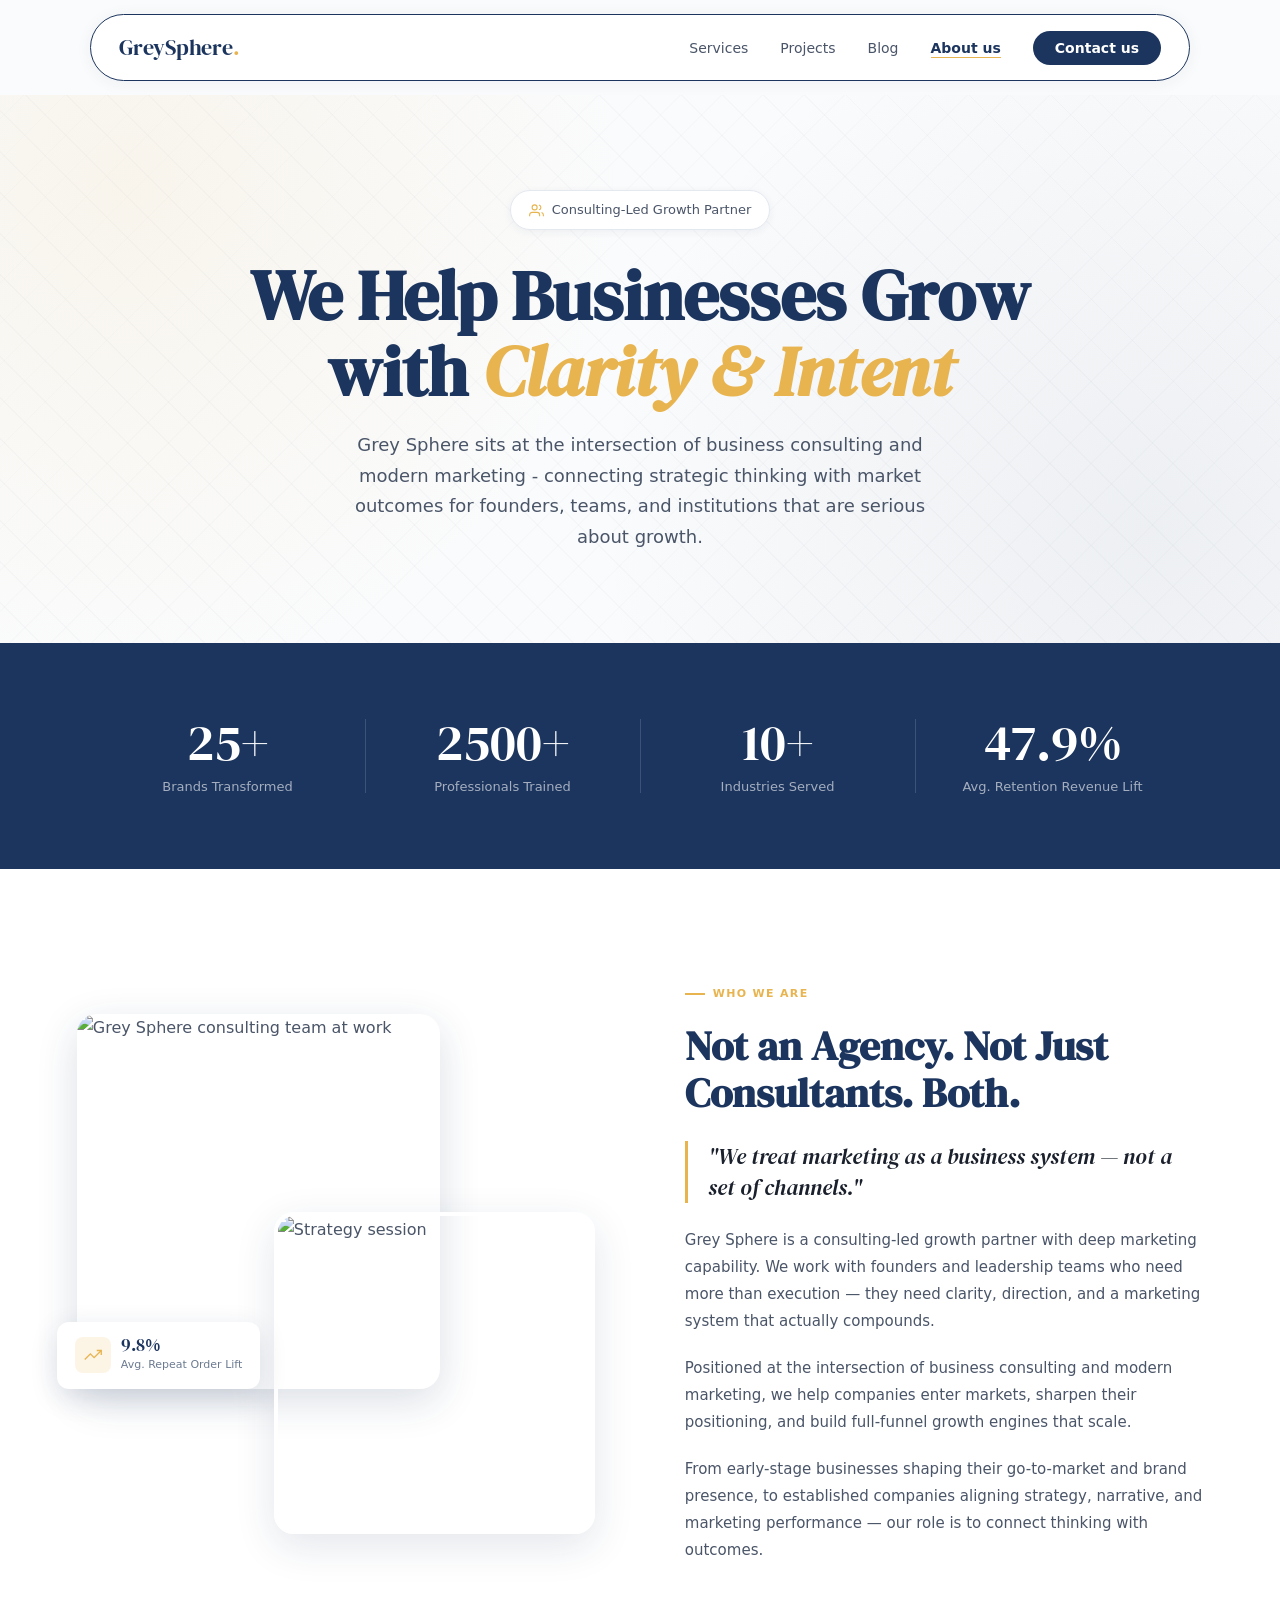
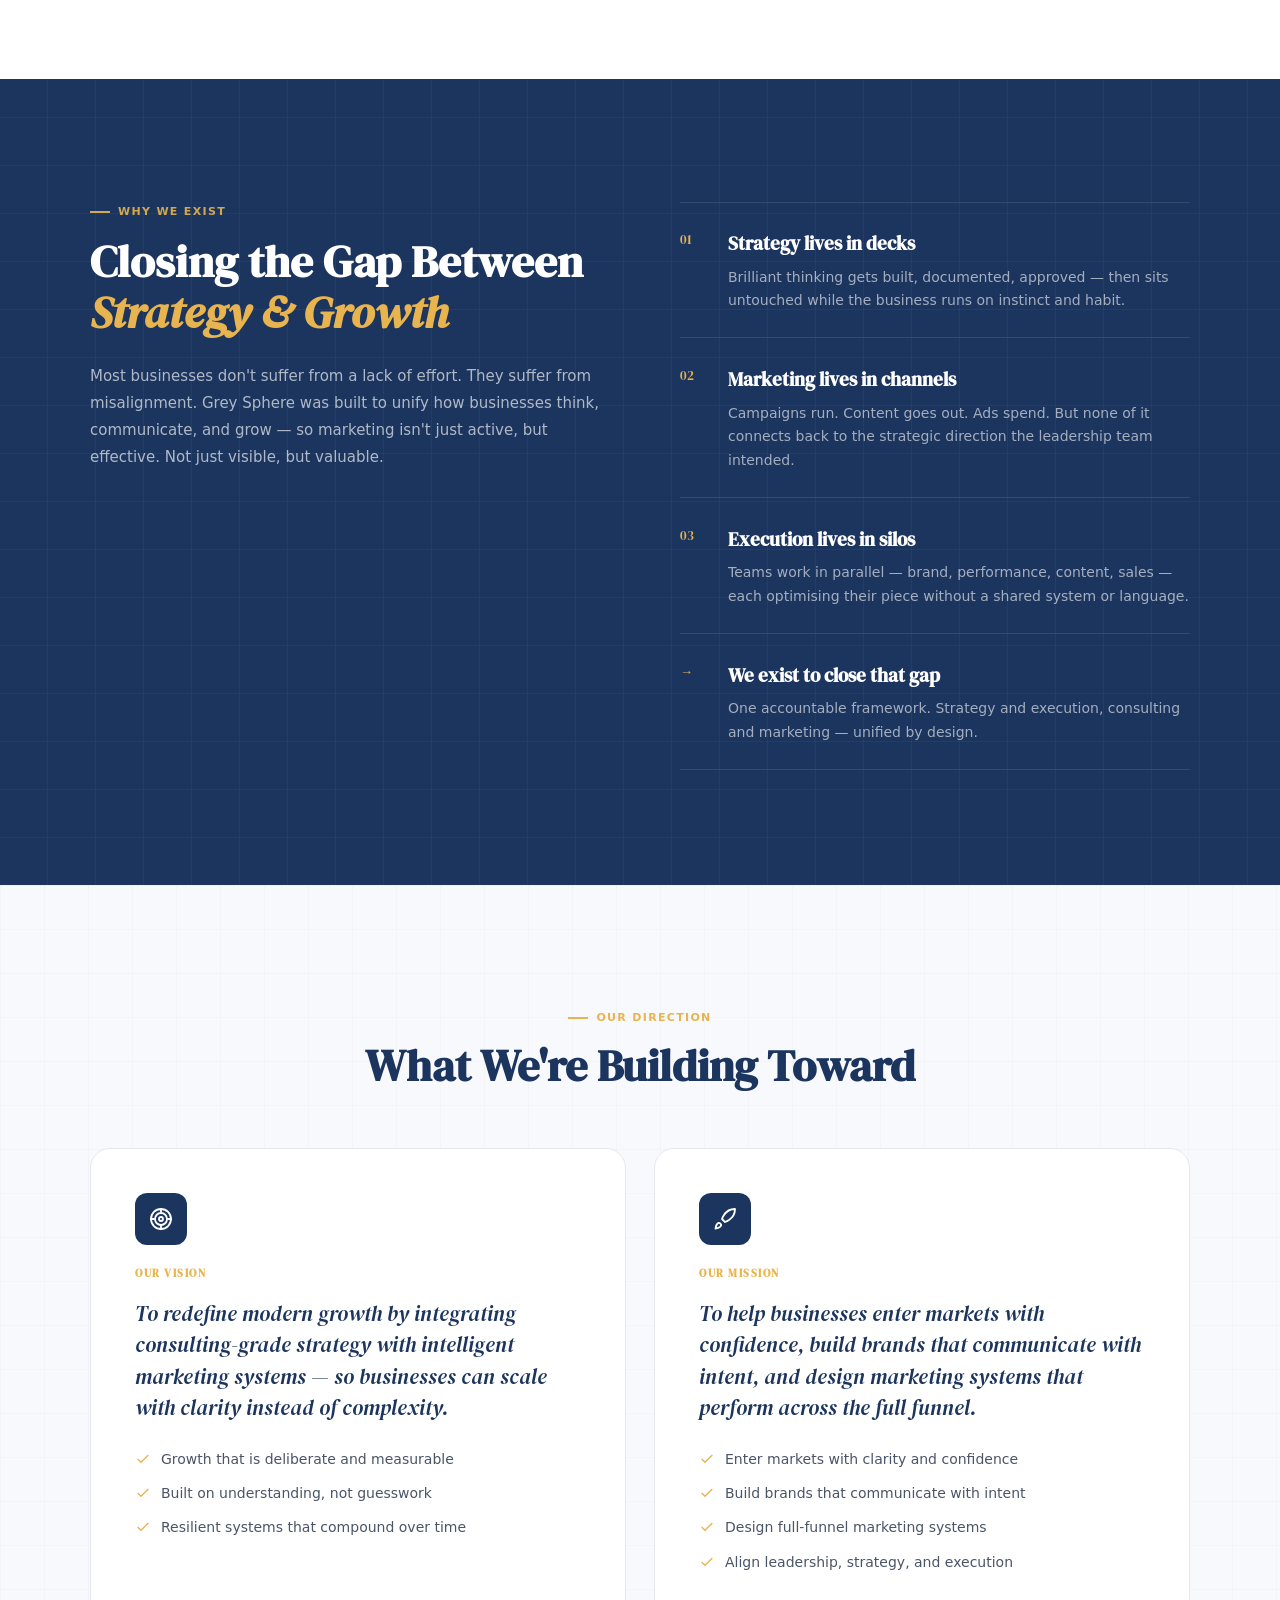
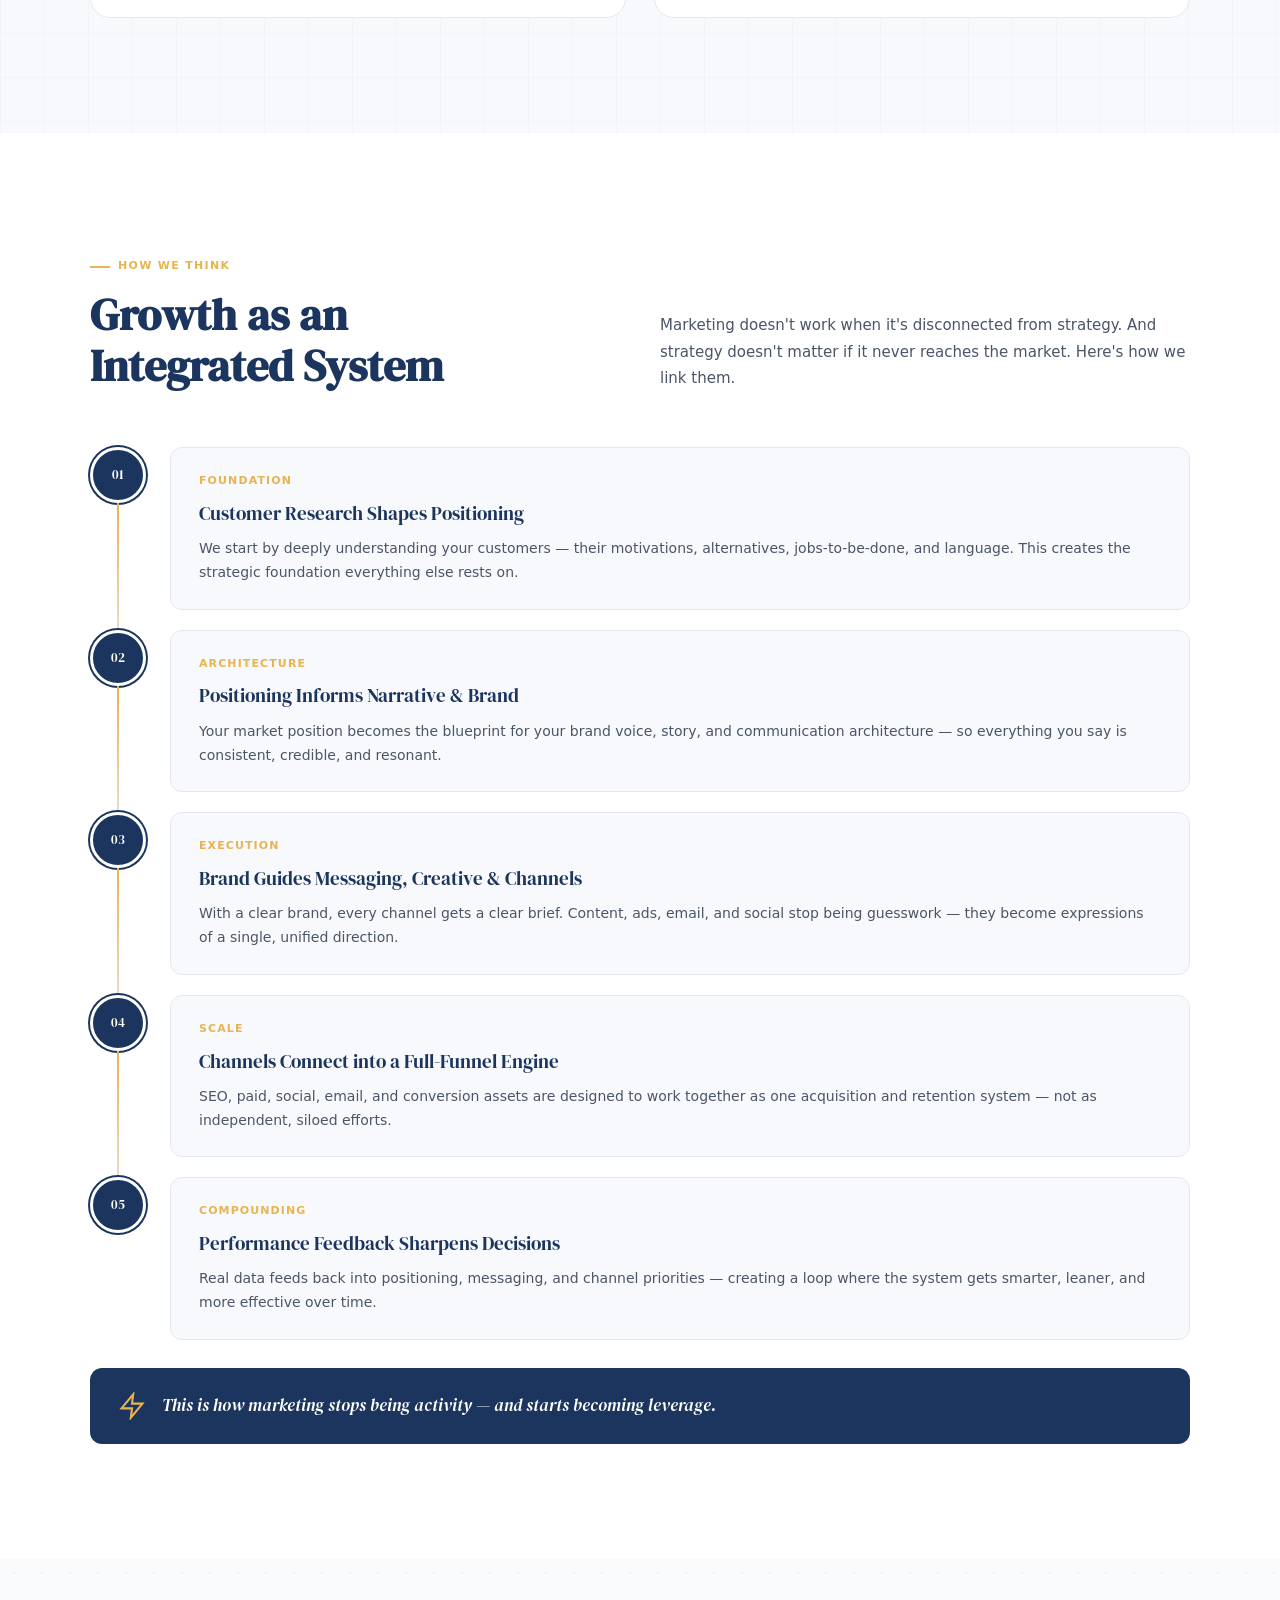
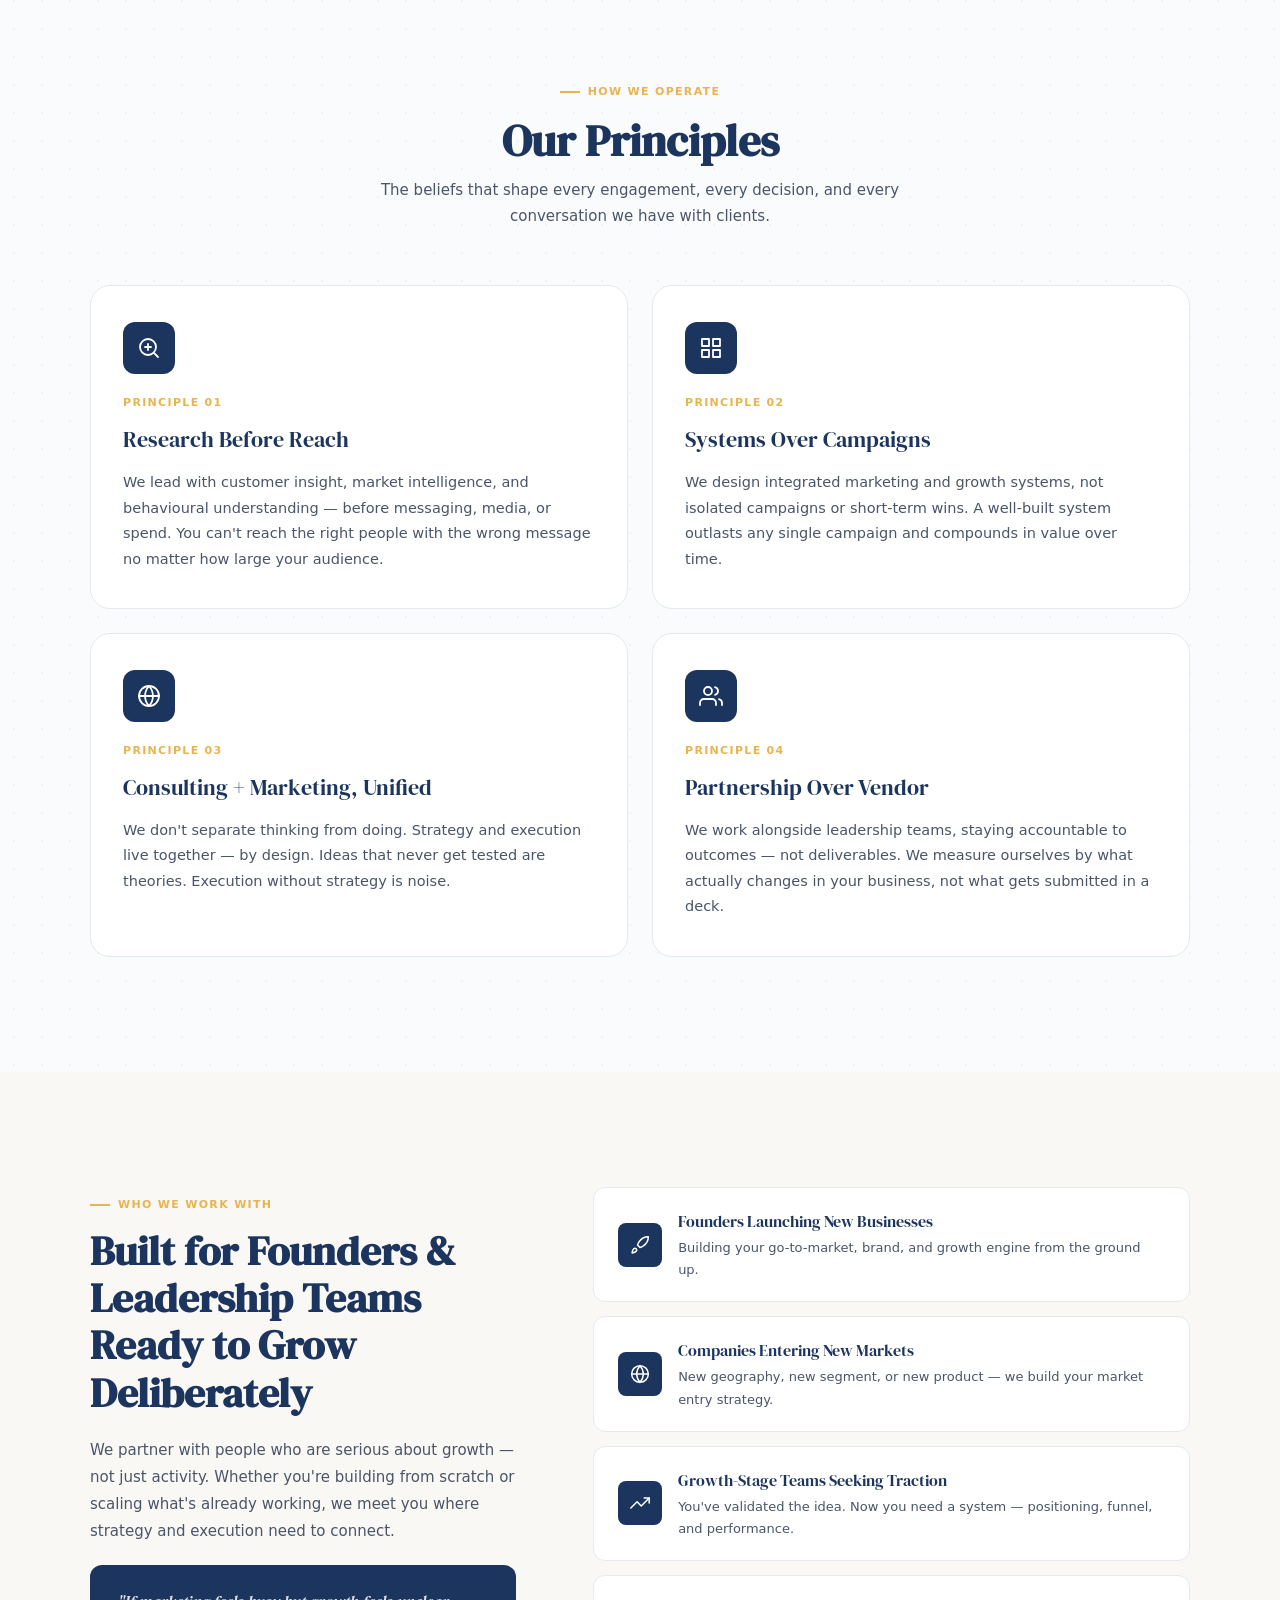
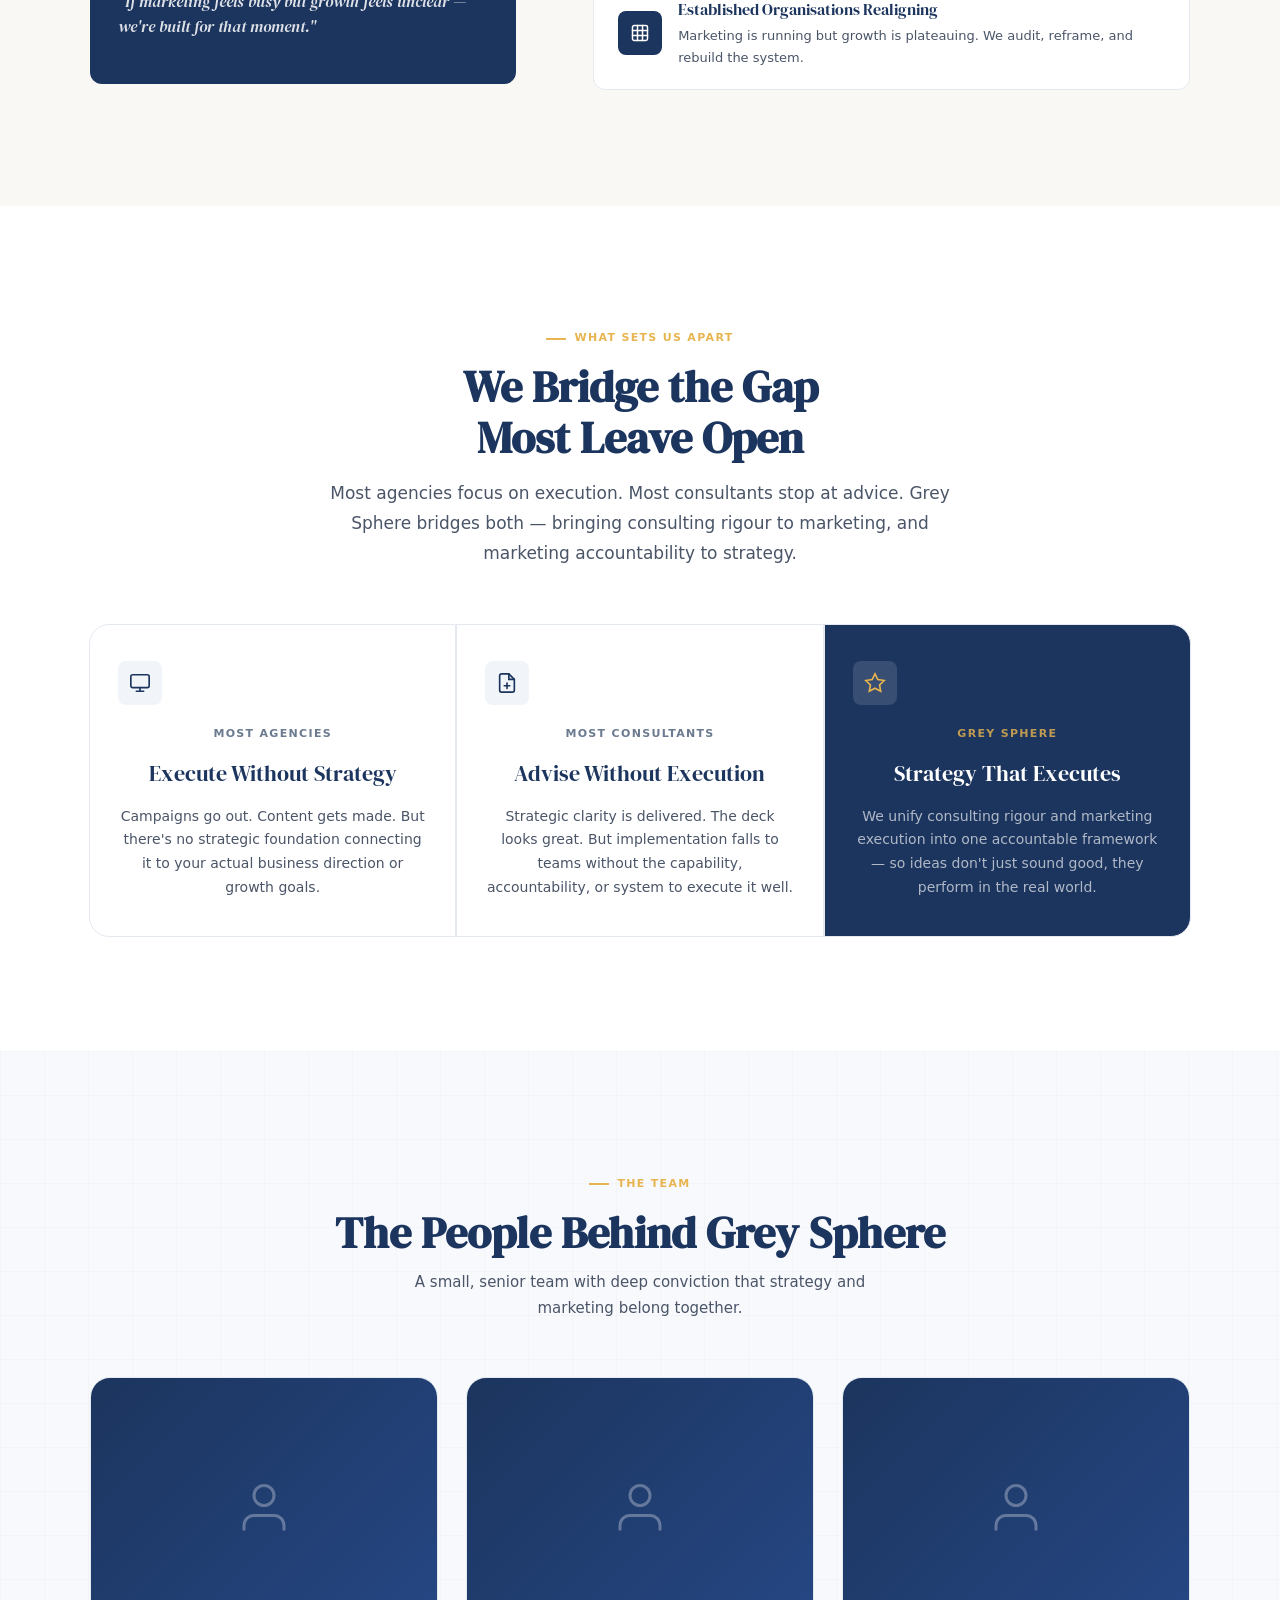
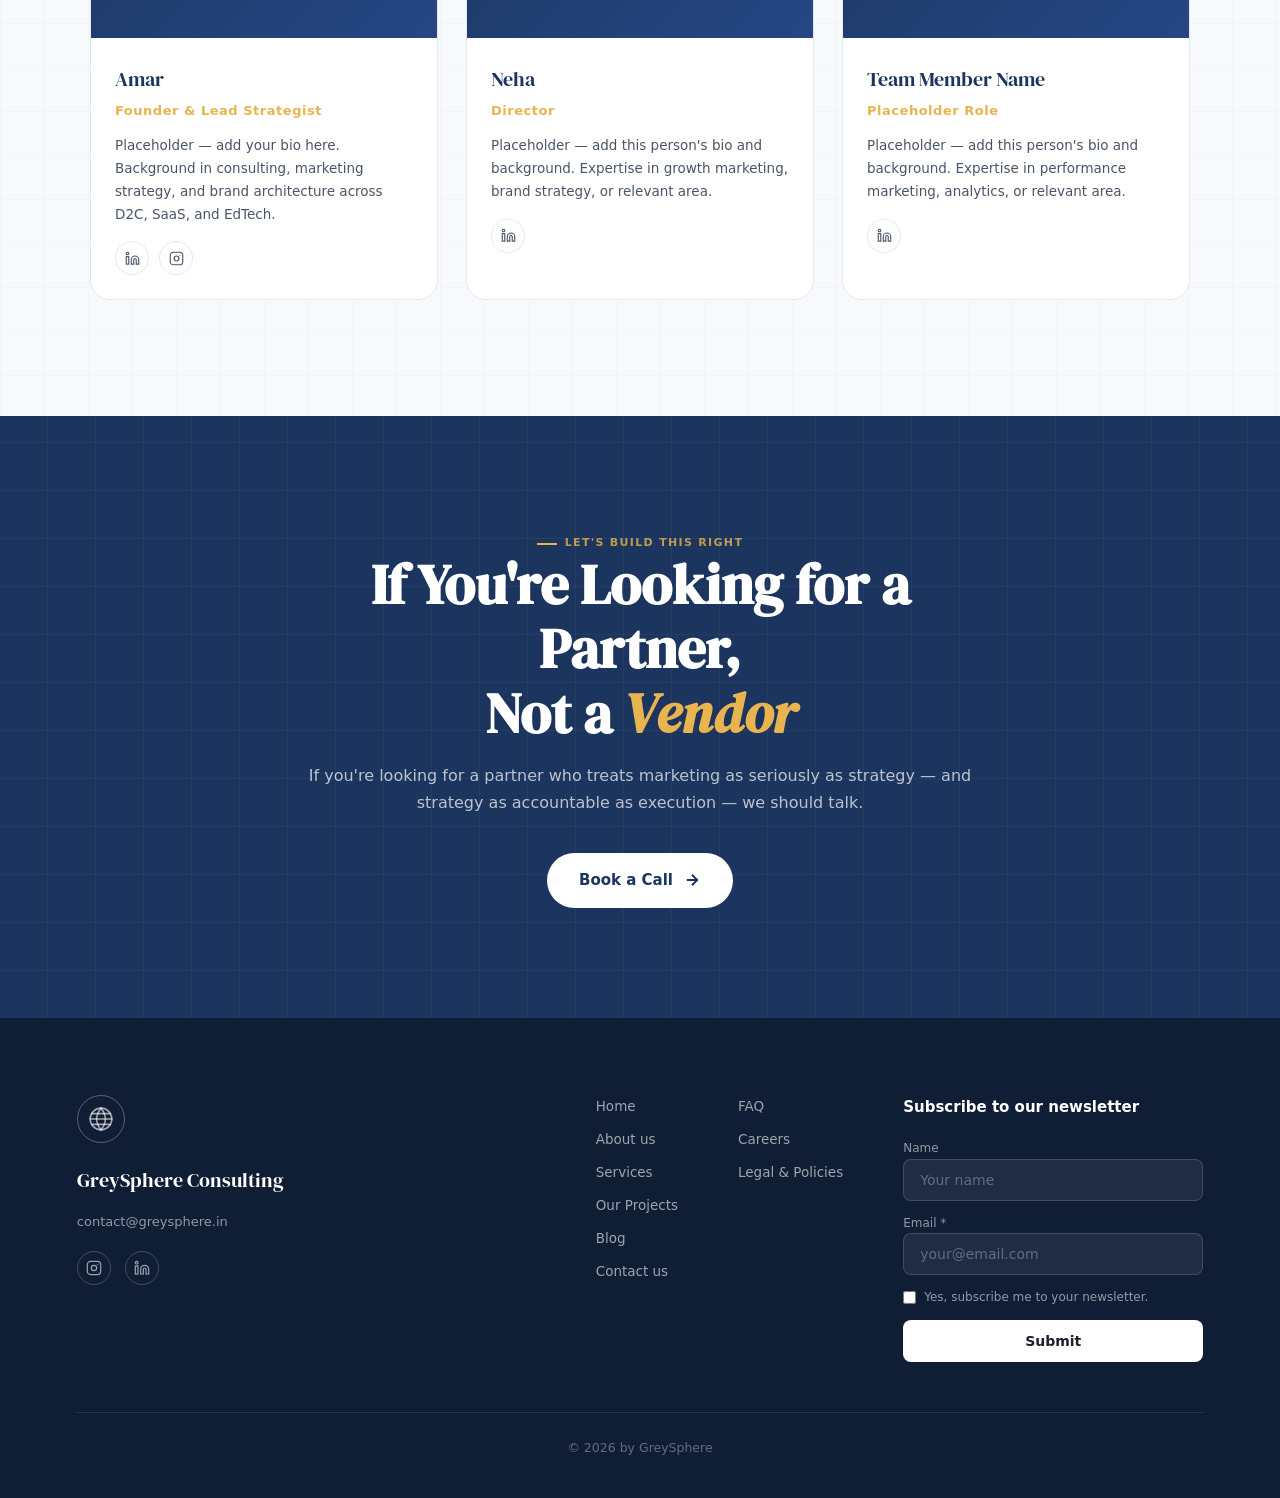
==== about.html @ f8cb3fca "Untill privacy page" ====
<!DOCTYPE html>
<html lang="en">
  <head>
    <meta charset="UTF-8" />
    <meta name="viewport" content="width=device-width, initial-scale=1.0" />
    <title>About Us - GreySphere</title>

    <link rel="preconnect" href="https://fonts.googleapis.com" />
    <link rel="preconnect" href="https://fonts.gstatic.com" crossorigin />
    <link
      href="https://fonts.googleapis.com/css2?family=DM+Serif+Display:ital@0;1&display=swap"
      rel="stylesheet"
    />
    <link rel="stylesheet" href="https://fonts.cdnfonts.com/css/general-sans" />
    <link rel="stylesheet" href="global.css" />

    <style>
      /* ============================================================
   PAGE-SPECIFIC STYLES ONLY
============================================================ */

      /* ---- HERO ---- */
      .about-hero {
        background-color: var(--snow);
        background-image: radial-gradient(
            circle at 10% 20%,
            rgba(232, 180, 79, 0.09) 0%,
            transparent 40%
          ),
          radial-gradient(
            circle at 90% 80%,
            rgba(28, 53, 94, 0.06) 0%,
            transparent 45%
          ),
          repeating-linear-gradient(
            45deg,
            transparent,
            transparent 28px,
            rgba(28, 53, 94, 0.022) 28px,
            rgba(28, 53, 94, 0.022) 29px
          ),
          repeating-linear-gradient(
            -45deg,
            transparent,
            transparent 28px,
            rgba(28, 53, 94, 0.015) 28px,
            rgba(28, 53, 94, 0.015) 29px
          );
        padding: clamp(80px, 10vw, 120px) clamp(24px, 6vw, 80px)
          clamp(60px, 8vw, 90px);
        text-align: center;
      }
      .about-hero-inner {
        max-width: 800px;
        margin: 0 auto;
      }
      .hero-badge {
        display: inline-flex;
        align-items: center;
        gap: 8px;
        background: var(--white);
        border: 1.5px solid var(--silver);
        border-radius: var(--radius-pill);
        padding: 8px 18px;
        font-size: 13px;
        font-weight: 500;
        color: var(--slate-400);
        margin-bottom: 28px;
        box-shadow: 0 2px 8px rgba(28, 53, 94, 0.06);
      }
      .hero-badge svg {
        width: 15px;
        height: 15px;
        color: var(--amber);
        flex-shrink: 0;
      }
      .about-hero h1 {
        font-family: var(--font-serif);
        font-size: clamp(40px, 5.5vw, 72px);
        color: var(--navy);
        line-height: 1.08;
        margin-bottom: 20px;
      }
      .about-hero h1 em {
        color: var(--amber);
        font-style: italic;
      }
      .about-hero p {
        font-size: clamp(15px, 1.6vw, 18px);
        color: var(--slate-400);
        line-height: 1.7;
        max-width: 580px;
        margin: 0 auto;
      }

      /* ---- STATS BAR ---- */
      .about-stats {
        background: var(--navy);
        padding: clamp(36px, 4vw, 52px) clamp(24px, 6vw, 80px);
      }
      .about-stats-inner {
        max-width: 1100px;
        margin: 0 auto;
        display: grid;
        grid-template-columns: repeat(4, 1fr);
      }
      .about-stat {
        text-align: center;
        padding: 20px;
        position: relative;
      }
      .about-stat + .about-stat::before {
        content: "";
        position: absolute;
        left: 0;
        top: 20%;
        bottom: 20%;
        width: 1px;
        background: rgba(255, 255, 255, 0.15);
      }
      .about-stat-num {
        font-family: var(--font-serif);
        font-size: clamp(32px, 4vw, 52px);
        color: var(--white);
        line-height: 1.1;
        display: block;
      }
      .about-stat-label {
        font-size: 13px;
        color: rgba(255, 255, 255, 0.6);
        font-weight: 500;
        margin-top: 6px;
      }

      /* ---- WHO WE ARE ---- */
      .who-section {
        background: var(--white);
        padding: clamp(80px, 9vw, 120px) clamp(24px, 6vw, 80px);
      }
      .who-inner {
        max-width: 1200px;
        margin: 0 auto;
        display: grid;
        grid-template-columns: 1fr 1fr;
        gap: clamp(48px, 7vw, 100px);
        align-items: center;
      }
      .who-visual {
        position: relative;
        height: 520px;
      }
      .who-img-1 {
        position: absolute;
        top: 0;
        left: 0;
        width: 70%;
        height: 72%;
        object-fit: cover;
        border-radius: var(--radius-lg);
        box-shadow: 0 12px 40px rgba(28, 53, 94, 0.16);
        z-index: 1;
      }
      .who-img-2 {
        position: absolute;
        bottom: 0;
        right: 0;
        width: 62%;
        height: 62%;
        object-fit: cover;
        border-radius: var(--radius-lg);
        box-shadow: 0 12px 40px rgba(28, 53, 94, 0.12);
        z-index: 2;
        border: 4px solid var(--white);
      }
      .who-img-badge {
        position: absolute;
        bottom: 28%;
        left: -20px;
        z-index: 3;
        background: var(--white);
        border-radius: var(--radius-md);
        padding: 14px 18px;
        box-shadow: 0 8px 28px rgba(28, 53, 94, 0.14);
        display: flex;
        align-items: center;
        gap: 10px;
      }
      .who-img-badge-icon {
        width: 36px;
        height: 36px;
        background: var(--amber-glow);
        border-radius: var(--radius-sm);
        display: flex;
        align-items: center;
        justify-content: center;
      }
      .who-img-badge-icon svg {
        width: 18px;
        height: 18px;
        color: var(--amber);
      }
      .who-img-badge-text {
        display: flex;
        flex-direction: column;
      }
      .who-img-badge-num {
        font-family: var(--font-serif);
        font-size: 18px;
        color: var(--navy);
        line-height: 1;
      }
      .who-img-badge-label {
        font-size: 11px;
        color: var(--slate-300);
        font-weight: 500;
        margin-top: 2px;
      }

      .who-right {
        display: flex;
        flex-direction: column;
        gap: 20px;
      }
      .section-label {
        display: inline-flex;
        align-items: center;
        gap: 8px;
        font-size: 11px;
        font-weight: 700;
        letter-spacing: 0.12em;
        text-transform: uppercase;
        color: var(--amber);
      }
      .section-label::before {
        content: "";
        display: block;
        width: 20px;
        height: 2px;
        background: var(--amber);
      }
      .who-right h2 {
        font-family: var(--font-serif);
        font-size: clamp(28px, 3.2vw, 42px);
        color: var(--navy);
        line-height: 1.15;
      }
      .who-right p {
        font-size: 15px;
        color: var(--slate-400);
        line-height: 1.8;
      }
      .who-right .pull-quote {
        font-family: var(--font-serif);
        font-size: clamp(18px, 2vw, 22px);
        color: var(--ink);
        line-height: 1.4;
        font-style: italic;
        border-left: 3px solid var(--amber);
        padding-left: 20px;
        margin: 4px 0;
      }

      /* ---- WHY WE EXIST ---- */
      .why-section {
        background: var(--navy);
        background-image: repeating-linear-gradient(
            0deg,
            transparent,
            transparent 47px,
            rgba(255, 255, 255, 0.04) 47px,
            rgba(255, 255, 255, 0.04) 48px
          ),
          repeating-linear-gradient(
            90deg,
            transparent,
            transparent 47px,
            rgba(255, 255, 255, 0.04) 47px,
            rgba(255, 255, 255, 0.04) 48px
          );
        padding: clamp(80px, 9vw, 120px) clamp(24px, 6vw, 80px);
      }
      .why-inner {
        max-width: 1100px;
        margin: 0 auto;
        display: grid;
        grid-template-columns: 1fr 1fr;
        gap: clamp(48px, 7vw, 80px);
        align-items: start;
      }
      .why-left {
      }
      .why-left .section-label {
        color: rgba(232, 180, 79, 0.9);
      }
      .why-left .section-label::before {
        background: rgba(232, 180, 79, 0.9);
      }
      .why-left h2 {
        font-family: var(--font-serif);
        font-size: clamp(28px, 3.5vw, 46px);
        color: var(--white);
        line-height: 1.15;
        margin: 14px 0 24px;
      }
      .why-left h2 em {
        color: var(--amber);
        font-style: italic;
      }
      .why-left p {
        font-size: 15px;
        color: rgba(255, 255, 255, 0.65);
        line-height: 1.8;
      }

      .why-right {
        display: flex;
        flex-direction: column;
        gap: 1px;
        margin-top: 8px;
      }
      .why-point {
        padding: 24px 0;
        border-bottom: 1px solid rgba(255, 255, 255, 0.1);
        display: flex;
        gap: 20px;
        align-items: flex-start;
      }
      .why-point:first-child {
        border-top: 1px solid rgba(255, 255, 255, 0.1);
      }
      .why-point-num {
        font-family: var(--font-serif);
        font-size: 13px;
        color: var(--amber);
        min-width: 28px;
        padding-top: 2px;
      }
      .why-point-body h4 {
        font-family: var(--font-serif);
        font-size: 19px;
        color: var(--white);
        margin-bottom: 6px;
      }
      .why-point-body p {
        font-size: 14px;
        color: rgba(255, 255, 255, 0.6);
        line-height: 1.7;
      }

      /* ---- VISION & MISSION ---- */
      .vm-section {
        background: var(--consulting-bg);
        background-image: linear-gradient(
            rgba(28, 53, 94, 0.025) 1px,
            transparent 1px
          ),
          linear-gradient(90deg, rgba(28, 53, 94, 0.025) 1px, transparent 1px);
        background-size: 44px 44px;
        padding: clamp(80px, 9vw, 120px) clamp(24px, 6vw, 80px);
      }
      .vm-inner {
        max-width: 1100px;
        margin: 0 auto;
      }
      .vm-header {
        text-align: center;
        margin-bottom: 56px;
      }
      .vm-header h2 {
        font-family: var(--font-serif);
        font-size: clamp(28px, 3.5vw, 44px);
        color: var(--navy);
        line-height: 1.15;
        margin-top: 14px;
      }
      .vm-cards {
        display: grid;
        grid-template-columns: 1fr 1fr;
        gap: 28px;
      }
      .vm-card {
        background: var(--white);
        border-radius: var(--radius-lg);
        border: 1px solid var(--silver);
        padding: clamp(28px, 4vw, 44px);
        transition: var(--transition-s);
      }
      .vm-card:hover {
        box-shadow: 0 12px 40px rgba(28, 53, 94, 0.09);
        border-color: var(--navy);
        transform: translateY(-4px);
      }
      .vm-card-icon {
        width: 52px;
        height: 52px;
        border-radius: var(--radius-md);
        background: var(--navy);
        display: flex;
        align-items: center;
        justify-content: center;
        margin-bottom: 20px;
        color: var(--white);
      }
      .vm-card-icon svg {
        width: 24px;
        height: 24px;
      }
      .vm-card h3 {
        font-family: var(--font-serif);
        font-size: 11px;
        font-weight: 700;
        letter-spacing: 0.14em;
        text-transform: uppercase;
        color: var(--amber);
        margin-bottom: 14px;
      }
      .vm-card p {
        font-family: var(--font-serif);
        font-size: clamp(17px, 1.8vw, 21px);
        color: var(--navy);
        line-height: 1.5;
        margin-bottom: 24px;
        font-style: italic;
      }
      .vm-list {
        list-style: none;
        display: flex;
        flex-direction: column;
        gap: 12px;
      }
      .vm-list li {
        display: flex;
        align-items: flex-start;
        gap: 10px;
        font-size: 14px;
        color: var(--slate-400);
        line-height: 1.6;
      }
      .vm-list li svg {
        width: 16px;
        height: 16px;
        color: var(--amber);
        flex-shrink: 0;
        margin-top: 3px;
      }

      /* ---- HOW WE THINK ---- */
      .think-section {
        background: var(--white);
        padding: clamp(80px, 9vw, 120px) clamp(24px, 6vw, 80px);
      }
      .think-inner {
        max-width: 1100px;
        margin: 0 auto;
      }
      .think-header {
        margin-bottom: 56px;
        display: grid;
        grid-template-columns: 1fr 1fr;
        gap: 40px;
        align-items: end;
      }
      .think-header h2 {
        font-family: var(--font-serif);
        font-size: clamp(28px, 3.5vw, 44px);
        color: var(--navy);
        line-height: 1.15;
        margin-top: 14px;
      }
      .think-header p {
        font-size: 15px;
        color: var(--slate-400);
        line-height: 1.75;
      }

      /* Flow diagram */
      .think-flow {
        display: flex;
        flex-direction: column;
        gap: 0;
      }
      .think-step {
        display: grid;
        grid-template-columns: 56px 1fr;
        gap: 24px;
        position: relative;
      }
      /* Vertical connector line */
      .think-step:not(:last-child) .think-step-line {
        position: absolute;
        left: 27px;
        top: 56px;
        bottom: -40px;
        width: 2px;
        background: linear-gradient(to bottom, var(--amber), var(--silver));
        z-index: 0;
      }
      .think-step-left {
        display: flex;
        flex-direction: column;
        align-items: center;
        z-index: 1;
      }
      .think-step-circle {
        width: 56px;
        height: 56px;
        border-radius: 50%;
        background: var(--navy);
        color: var(--white);
        display: flex;
        align-items: center;
        justify-content: center;
        font-family: var(--font-serif);
        font-size: 13px;
        border: 3px solid var(--white);
        box-shadow: 0 0 0 2px var(--navy);
        flex-shrink: 0;
      }
      .think-step-right {
        background: var(--consulting-bg);
        border: 1px solid var(--silver);
        border-radius: var(--radius-md);
        padding: 24px 28px;
        margin-bottom: 20px;
        transition: var(--transition-s);
      }
      .think-step-right:hover {
        border-color: var(--navy);
        background: var(--white);
        box-shadow: 0 8px 28px rgba(28, 53, 94, 0.07);
      }
      .think-step-tag {
        font-size: 11px;
        font-weight: 700;
        letter-spacing: 0.1em;
        text-transform: uppercase;
        color: var(--amber);
        margin-bottom: 6px;
        display: block;
      }
      .think-step-title {
        font-family: var(--font-serif);
        font-size: 19px;
        color: var(--navy);
        margin-bottom: 8px;
      }
      .think-step-desc {
        font-size: 14px;
        color: var(--slate-400);
        line-height: 1.7;
      }
      .think-outcome {
        background: var(--navy);
        border-radius: var(--radius-md);
        padding: 24px 28px;
        margin-top: 8px;
        display: flex;
        align-items: center;
        gap: 16px;
      }
      .think-outcome svg {
        width: 28px;
        height: 28px;
        color: var(--amber);
        flex-shrink: 0;
      }
      .think-outcome p {
        font-family: var(--font-serif);
        font-size: 17px;
        color: var(--white);
        line-height: 1.5;
        font-style: italic;
      }

      /* ---- PRINCIPLES ---- */
      .principles-section {
        background: var(--snow);
        background-image: radial-gradient(
          circle,
          rgba(28, 53, 94, 0.05) 1px,
          transparent 1px
        );
        background-size: 28px 28px;
        padding: clamp(80px, 9vw, 120px) clamp(24px, 6vw, 80px);
      }
      .principles-inner {
        max-width: 1100px;
        margin: 0 auto;
      }
      .principles-header {
        text-align: center;
        margin-bottom: 56px;
      }
      .principles-header h2 {
        font-family: var(--font-serif);
        font-size: clamp(28px, 3.5vw, 44px);
        color: var(--navy);
        line-height: 1.15;
        margin-top: 14px;
      }
      .principles-header p {
        font-size: 15px;
        color: var(--slate-400);
        max-width: 520px;
        margin: 12px auto 0;
      }
      .principles-grid {
        display: grid;
        grid-template-columns: repeat(2, 1fr);
        gap: 24px;
      }
      .principle-card {
        background: var(--white);
        border-radius: var(--radius-lg);
        border: 1px solid var(--silver);
        padding: 36px 32px;
        transition: var(--transition-s);
        position: relative;
        overflow: hidden;
      }
      .principle-card::before {
        content: "";
        position: absolute;
        top: 0;
        left: 0;
        right: 0;
        height: 3px;
        background: linear-gradient(to right, var(--amber), var(--amber-light));
        transform: scaleX(0);
        transform-origin: left;
        transition: transform 0.4s ease;
      }
      .principle-card:hover {
        box-shadow: 0 16px 48px rgba(28, 53, 94, 0.1);
        transform: translateY(-4px);
        border-color: var(--navy);
      }
      .principle-card:hover::before {
        transform: scaleX(1);
      }
      .principle-icon {
        width: 52px;
        height: 52px;
        border-radius: var(--radius-md);
        background: var(--navy);
        display: flex;
        align-items: center;
        justify-content: center;
        margin-bottom: 20px;
        color: var(--white);
      }
      .principle-icon svg {
        width: 24px;
        height: 24px;
      }
      .principle-num {
        font-size: 11px;
        font-weight: 700;
        letter-spacing: 0.12em;
        text-transform: uppercase;
        color: var(--amber);
        margin-bottom: 8px;
        display: block;
      }
      .principle-title {
        font-family: var(--font-serif);
        font-size: 22px;
        color: var(--navy);
        margin-bottom: 12px;
      }
      .principle-desc {
        font-size: 14.5px;
        color: var(--slate-400);
        line-height: 1.75;
      }

      /* ---- WHO WE WORK WITH ---- */
      .audience-section {
        background: var(--marketing-bg);
        padding: clamp(80px, 9vw, 120px) clamp(24px, 6vw, 80px);
      }
      .audience-inner {
        max-width: 1100px;
        margin: 0 auto;
        display: grid;
        grid-template-columns: 1fr 1.4fr;
        gap: clamp(48px, 6vw, 80px);
        align-items: start;
      }
      .audience-left {
      }
      .audience-left h2 {
        font-family: var(--font-serif);
        font-size: clamp(28px, 3.2vw, 42px);
        color: var(--navy);
        line-height: 1.15;
        margin: 14px 0 20px;
      }
      .audience-left p {
        font-size: 15px;
        color: var(--slate-400);
        line-height: 1.8;
        margin-bottom: 20px;
      }
      .audience-closing {
        background: var(--navy);
        border-radius: var(--radius-md);
        padding: 24px 28px;
        margin-top: 8px;
      }
      .audience-closing p {
        font-family: var(--font-serif);
        font-size: 16px;
        color: rgba(255, 255, 255, 0.85);
        line-height: 1.6;
        font-style: italic;
      }
      .audience-right {
        display: flex;
        flex-direction: column;
        gap: 14px;
      }
      .audience-card {
        background: var(--white);
        border: 1px solid var(--silver);
        border-radius: var(--radius-md);
        padding: 20px 24px;
        display: flex;
        align-items: center;
        gap: 16px;
        transition: var(--transition-s);
      }
      .audience-card:hover {
        border-color: var(--navy);
        box-shadow: 0 8px 28px rgba(28, 53, 94, 0.08);
        transform: translateX(6px);
      }
      .audience-card-icon {
        width: 44px;
        height: 44px;
        border-radius: var(--radius-sm);
        background: var(--navy);
        display: flex;
        align-items: center;
        justify-content: center;
        flex-shrink: 0;
        color: var(--white);
      }
      .audience-card-icon svg {
        width: 20px;
        height: 20px;
      }
      .audience-card-title {
        font-family: var(--font-serif);
        font-size: 16px;
        color: var(--navy);
        margin-bottom: 2px;
      }
      .audience-card-desc {
        font-size: 13px;
        color: var(--slate-400);
      }

      /* ---- DIFFERENTIATOR CALLOUT ---- */
      .diff-callout-section {
        background: var(--white);
        padding: clamp(80px, 9vw, 120px) clamp(24px, 6vw, 80px);
      }
      .diff-callout-inner {
        max-width: 1100px;
        margin: 0 auto;
        text-align: center;
      }
      .diff-callout-inner h2 {
        font-family: var(--font-serif);
        font-size: clamp(28px, 3.5vw, 44px);
        color: var(--navy);
        line-height: 1.15;
        margin: 14px 0 16px;
      }
      .diff-callout-inner > p {
        font-size: clamp(15px, 1.5vw, 17px);
        color: var(--slate-400);
        max-width: 620px;
        margin: 0 auto 56px;
        line-height: 1.75;
      }
      .diff-cols {
        display: grid;
        grid-template-columns: repeat(3, 1fr);
        gap: 2px;
      }
      .diff-col {
        padding: 36px 28px;
        position: relative;
        border: 1px solid var(--silver);
        margin: -1px;
      }
      .diff-col:first-child {
        border-radius: var(--radius-lg) 0 0 var(--radius-lg);
      }
      .diff-col:last-child {
        border-radius: 0 var(--radius-lg) var(--radius-lg) 0;
        background: var(--navy);
      }
      .diff-col:last-child .diff-col-label {
        color: rgba(232, 180, 79, 0.8);
      }
      .diff-col:last-child .diff-col-title {
        color: var(--white);
      }
      .diff-col:last-child .diff-col-desc {
        color: rgba(255, 255, 255, 0.65);
      }
      .diff-col-label {
        font-size: 11px;
        font-weight: 700;
        letter-spacing: 0.12em;
        text-transform: uppercase;
        color: var(--slate-300);
        margin-bottom: 12px;
        display: block;
      }
      .diff-col-title {
        font-family: var(--font-serif);
        font-size: 22px;
        color: var(--navy);
        margin-bottom: 12px;
      }
      .diff-col-desc {
        font-size: 14px;
        color: var(--slate-400);
        line-height: 1.7;
      }
      .diff-col-icon {
        width: 44px;
        height: 44px;
        border-radius: var(--radius-sm);
        margin-bottom: 20px;
        background: var(--pearl);
        display: flex;
        align-items: center;
        justify-content: center;
        color: var(--navy);
      }
      .diff-col:last-child .diff-col-icon {
        background: rgba(255, 255, 255, 0.12);
        color: var(--amber);
      }
      .diff-col-icon svg {
        width: 22px;
        height: 22px;
      }

      /* ---- TEAM ---- */
      .team-section {
        background: var(--consulting-bg);
        background-image: linear-gradient(
            rgba(28, 53, 94, 0.025) 1px,
            transparent 1px
          ),
          linear-gradient(90deg, rgba(28, 53, 94, 0.025) 1px, transparent 1px);
        background-size: 44px 44px;
        padding: clamp(80px, 9vw, 120px) clamp(24px, 6vw, 80px);
      }
      .team-inner {
        max-width: 1100px;
        margin: 0 auto;
      }
      .team-header {
        text-align: center;
        margin-bottom: 56px;
      }
      .team-header h2 {
        font-family: var(--font-serif);
        font-size: clamp(28px, 3.5vw, 44px);
        color: var(--navy);
        line-height: 1.15;
        margin-top: 14px;
      }
      .team-header p {
        font-size: 15px;
        color: var(--slate-400);
        max-width: 480px;
        margin: 12px auto 0;
      }
      .team-grid {
        display: grid;
        grid-template-columns: repeat(3, 1fr);
        gap: 28px;
      }
      .team-card {
        background: var(--white);
        border-radius: var(--radius-lg);
        border: 1px solid var(--silver);
        overflow: hidden;
        transition: var(--transition-s);
      }
      .team-card:hover {
        box-shadow: 0 16px 48px rgba(28, 53, 94, 0.1);
        transform: translateY(-4px);
        border-color: var(--navy);
      }
      .team-card-img {
        width: 100%;
        aspect-ratio: 4/3;
        object-fit: cover;
        background: var(--pearl);
        display: block;
      }
      .team-card-img-placeholder {
        width: 100%;
        aspect-ratio: 4/3;
        background: linear-gradient(
          135deg,
          var(--navy) 0%,
          var(--navy-light) 100%
        );
        display: flex;
        align-items: center;
        justify-content: center;
      }
      .team-card-img-placeholder svg {
        width: 60px;
        height: 60px;
        color: rgba(255, 255, 255, 0.3);
      }
      .team-card-body {
        padding: 24px;
      }
      .team-card-name {
        font-family: var(--font-serif);
        font-size: 20px;
        color: var(--navy);
        margin-bottom: 4px;
      }
      .team-card-role {
        font-size: 13px;
        color: var(--amber);
        font-weight: 600;
        letter-spacing: 0.04em;
        margin-bottom: 12px;
      }
      .team-card-bio {
        font-size: 13.5px;
        color: var(--slate-400);
        line-height: 1.7;
      }
      .team-card-links {
        display: flex;
        gap: 10px;
        margin-top: 16px;
      }
      .team-card-links a {
        width: 34px;
        height: 34px;
        border-radius: 50%;
        border: 1px solid var(--silver);
        display: flex;
        align-items: center;
        justify-content: center;
        color: var(--slate-400);
        transition: var(--transition);
      }
      .team-card-links a:hover {
        border-color: var(--navy);
        color: var(--navy);
        background: var(--pearl);
      }
      .team-card-links svg {
        width: 15px;
        height: 15px;
      }

      /* ---- CTA ---- */
      .about-cta {
        background: var(--navy);
        background-image: repeating-linear-gradient(
            0deg,
            transparent,
            transparent 47px,
            rgba(255, 255, 255, 0.04) 47px,
            rgba(255, 255, 255, 0.04) 48px
          ),
          repeating-linear-gradient(
            90deg,
            transparent,
            transparent 47px,
            rgba(255, 255, 255, 0.04) 47px,
            rgba(255, 255, 255, 0.04) 48px
          );
        padding: clamp(80px, 9vw, 110px) clamp(24px, 6vw, 80px);
        text-align: center;
      }
      .about-cta-inner {
        max-width: 680px;
        margin: 0 auto;
      }
      .about-cta h2 {
        font-family: var(--font-serif);
        font-size: clamp(32px, 4.5vw, 56px);
        color: var(--white);
        line-height: 1.15;
        margin-bottom: 16px;
      }
      .about-cta h2 em {
        color: var(--amber);
        font-style: italic;
      }
      .about-cta p {
        font-size: 16px;
        color: rgba(255, 255, 255, 0.7);
        line-height: 1.7;
        margin-bottom: 36px;
      }
      .btn-cta-white {
        display: inline-flex;
        align-items: center;
        gap: 10px;
        background: var(--white);
        color: var(--navy);
        padding: 15px 32px;
        border-radius: var(--radius-pill);
        font-size: 15px;
        font-weight: 700;
        font-family: var(--font-sans);
        border: none;
        cursor: pointer;
        transition: var(--transition-s);
        text-decoration: none;
      }
      .btn-cta-white:hover {
        background: var(--amber);
        color: var(--white);
        transform: translateY(-2px);
        box-shadow: 0 8px 28px rgba(0, 0, 0, 0.2);
      }
      .btn-cta-white svg {
        transition: transform 0.3s ease;
      }
      .btn-cta-white:hover svg {
        transform: translateX(4px);
      }

      /* ---- RESPONSIVE ---- */
      @media (max-width: 900px) {
        .who-inner {
          grid-template-columns: 1fr;
          gap: 48px;
        }
        .who-visual {
          height: 360px;
        }
        .why-inner {
          grid-template-columns: 1fr;
          gap: 40px;
        }
        .think-header {
          grid-template-columns: 1fr;
          gap: 16px;
        }
        .diff-cols {
          grid-template-columns: 1fr;
          gap: 16px;
        }
        .diff-col {
          border-radius: var(--radius-lg) !important;
        }
        .team-grid {
          grid-template-columns: repeat(2, 1fr);
        }
        .audience-inner {
          grid-template-columns: 1fr;
          gap: 36px;
        }
        .about-stats-inner {
          grid-template-columns: repeat(2, 1fr);
        }
        .about-stat:nth-child(3)::before {
          display: none;
        }
        .about-stat:nth-child(3),
        .about-stat:nth-child(4) {
          border-top: 1px solid rgba(255, 255, 255, 0.15);
        }
      }
      @media (max-width: 768px) {
        .vm-cards {
          grid-template-columns: 1fr;
        }
        .principles-grid {
          grid-template-columns: 1fr;
        }
        .team-grid {
          grid-template-columns: 1fr;
        }
        .who-img-badge {
          display: none;
        }
        .about-stats-inner {
          grid-template-columns: 1fr 1fr;
        }
      }
      @media (max-width: 480px) {
        .about-stats-inner {
          grid-template-columns: 1fr 1fr;
        }
        .who-visual {
          height: 280px;
        }
        .who-img-1 {
          width: 70%;
        }
        .who-img-2 {
          width: 65%;
        }
      }
    </style>
  </head>
  <body>
    <div id="site-header"></div>

    <!-- HERO -->
    <section class="about-hero">
      <div class="about-hero-inner">
        <div class="hero-badge reveal">
          <svg
            viewBox="0 0 24 24"
            fill="none"
            stroke="currentColor"
            stroke-width="1.8"
          >
            <path d="M17 21v-2a4 4 0 00-4-4H5a4 4 0 00-4 4v2" />
            <circle cx="9" cy="7" r="4" />
            <path d="M23 21v-2a4 4 0 00-3-3.87" />
            <path d="M16 3.13a4 4 0 010 7.75" />
          </svg>
          Consulting-Led Growth Partner
        </div>
        <h1 class="reveal delay-1">
          We Help Businesses Grow<br />with <em>Clarity & Intent</em>
        </h1>
        <p class="reveal delay-2">
          Grey Sphere sits at the intersection of business consulting and modern
          marketing - connecting strategic thinking with market outcomes for
          founders, teams, and institutions that are serious about growth.
        </p>
      </div>
    </section>

    <!-- STATS BAR -->
    <div class="about-stats">
      <div class="about-stats-inner">
        <div class="about-stat reveal delay-1">
          <span class="about-stat-num">25+</span>
          <p class="about-stat-label">Brands Transformed</p>
        </div>
        <div class="about-stat reveal delay-2">
          <span class="about-stat-num">2500+</span>
          <p class="about-stat-label">Professionals Trained</p>
        </div>
        <div class="about-stat reveal delay-3">
          <span class="about-stat-num">10+</span>
          <p class="about-stat-label">Industries Served</p>
        </div>
        <div class="about-stat reveal delay-4">
          <span class="about-stat-num">47.9%</span>
          <p class="about-stat-label">Avg. Retention Revenue Lift</p>
        </div>
      </div>
    </div>

    <!-- WHO WE ARE -->
    <section class="who-section">
      <div class="who-inner">
        <div class="who-visual reveal-left">
          <img
            class="who-img-1"
            src="https://images.unsplash.com/photo-1600880292203-757bb62b4baf?w=800&q=80"
            alt="Grey Sphere consulting team at work"
          />
          <img
            class="who-img-2"
            src="https://images.unsplash.com/photo-1553877522-43269d4ea984?w=600&q=80"
            alt="Strategy session"
          />
          <div class="who-img-badge">
            <div class="who-img-badge-icon">
              <svg
                viewBox="0 0 24 24"
                fill="none"
                stroke="currentColor"
                stroke-width="1.8"
              >
                <polyline points="23 6 13.5 15.5 8.5 10.5 1 18" />
                <polyline points="17 6 23 6 23 12" />
              </svg>
            </div>
            <div class="who-img-badge-text">
              <span class="who-img-badge-num">9.8%</span>
              <span class="who-img-badge-label">Avg. Repeat Order Lift</span>
            </div>
          </div>
        </div>
        <div class="who-right reveal-right">
          <div class="section-label">Who We Are</div>
          <h2>Not an Agency. Not Just Consultants. Both.</h2>
          <p class="pull-quote">
            "We treat marketing as a business system — not a set of channels."
          </p>
          <p>
            Grey Sphere is a consulting-led growth partner with deep marketing
            capability. We work with founders and leadership teams who need more
            than execution — they need clarity, direction, and a marketing
            system that actually compounds.
          </p>
          <p>
            Positioned at the intersection of business consulting and modern
            marketing, we help companies enter markets, sharpen their
            positioning, and build full-funnel growth engines that scale.
          </p>
          <p>
            From early-stage businesses shaping their go-to-market and brand
            presence, to established companies aligning strategy, narrative, and
            marketing performance — our role is to connect thinking with
            outcomes.
          </p>
        </div>
      </div>
    </section>

    <!-- WHY WE EXIST -->
    <section class="why-section">
      <div class="why-inner">
        <div class="why-left">
          <div class="section-label">Why We Exist</div>
          <h2>Closing the Gap Between <em>Strategy & Growth</em></h2>
          <p>
            Most businesses don't suffer from a lack of effort. They suffer from
            misalignment. Grey Sphere was built to unify how businesses think,
            communicate, and grow — so marketing isn't just active, but
            effective. Not just visible, but valuable.
          </p>
        </div>
        <div class="why-right reveal">
          <div class="why-point">
            <span class="why-point-num">01</span>
            <div class="why-point-body">
              <h4>Strategy lives in decks</h4>
              <p>
                Brilliant thinking gets built, documented, approved — then sits
                untouched while the business runs on instinct and habit.
              </p>
            </div>
          </div>
          <div class="why-point">
            <span class="why-point-num">02</span>
            <div class="why-point-body">
              <h4>Marketing lives in channels</h4>
              <p>
                Campaigns run. Content goes out. Ads spend. But none of it
                connects back to the strategic direction the leadership team
                intended.
              </p>
            </div>
          </div>
          <div class="why-point">
            <span class="why-point-num">03</span>
            <div class="why-point-body">
              <h4>Execution lives in silos</h4>
              <p>
                Teams work in parallel — brand, performance, content, sales —
                each optimising their piece without a shared system or language.
              </p>
            </div>
          </div>
          <div class="why-point">
            <span class="why-point-num">→</span>
            <div class="why-point-body">
              <h4>We exist to close that gap</h4>
              <p>
                One accountable framework. Strategy and execution, consulting
                and marketing — unified by design.
              </p>
            </div>
          </div>
        </div>
      </div>
    </section>

    <!-- VISION & MISSION -->
    <section class="vm-section">
      <div class="vm-inner">
        <div class="vm-header reveal">
          <div class="section-label" style="justify-content: center">
            Our Direction
          </div>
          <h2>What We're Building Toward</h2>
        </div>
        <div class="vm-cards">
          <div class="vm-card reveal delay-1">
            <div class="vm-card-icon">
              <svg
                viewBox="0 0 24 24"
                fill="none"
                stroke="currentColor"
                stroke-width="1.8"
                stroke-linecap="round"
                stroke-linejoin="round"
              >
                <circle cx="12" cy="12" r="10" />
                <circle cx="12" cy="12" r="6" />
                <circle cx="12" cy="12" r="2" />
                <line x1="12" y1="2" x2="12" y2="5" />
                <line x1="12" y1="19" x2="12" y2="22" />
                <line x1="2" y1="12" x2="5" y2="12" />
                <line x1="19" y1="12" x2="22" y2="12" />
              </svg>
            </div>
            <h3>Our Vision</h3>
            <p>
              To redefine modern growth by integrating consulting-grade strategy
              with intelligent marketing systems — so businesses can scale with
              clarity instead of complexity.
            </p>
            <ul class="vm-list">
              <li>
                <svg
                  viewBox="0 0 24 24"
                  fill="none"
                  stroke="currentColor"
                  stroke-width="2"
                >
                  <path d="M20 6L9 17l-5-5" /></svg
                >Growth that is deliberate and measurable
              </li>
              <li>
                <svg
                  viewBox="0 0 24 24"
                  fill="none"
                  stroke="currentColor"
                  stroke-width="2"
                >
                  <path d="M20 6L9 17l-5-5" /></svg
                >Built on understanding, not guesswork
              </li>
              <li>
                <svg
                  viewBox="0 0 24 24"
                  fill="none"
                  stroke="currentColor"
                  stroke-width="2"
                >
                  <path d="M20 6L9 17l-5-5" /></svg
                >Resilient systems that compound over time
              </li>
            </ul>
          </div>
          <div class="vm-card reveal delay-2">
            <div class="vm-card-icon">
              <svg
                viewBox="0 0 24 24"
                fill="none"
                stroke="currentColor"
                stroke-width="1.8"
                stroke-linecap="round"
                stroke-linejoin="round"
              >
                <path
                  d="M4.5 16.5c-1.5 1.26-2 5-2 5s3.74-.5 5-2c.71-.84.7-2.13-.09-2.91a2.18 2.18 0 00-2.91-.09z"
                />
                <path
                  d="M12 15l-3-3a22 22 0 012-3.95A12.88 12.88 0 0122 2c0 2.72-.78 7.5-6 11a22.35 22.35 0 01-4 2z"
                />
              </svg>
            </div>
            <h3>Our Mission</h3>
            <p>
              To help businesses enter markets with confidence, build brands
              that communicate with intent, and design marketing systems that
              perform across the full funnel.
            </p>
            <ul class="vm-list">
              <li>
                <svg
                  viewBox="0 0 24 24"
                  fill="none"
                  stroke="currentColor"
                  stroke-width="2"
                >
                  <path d="M20 6L9 17l-5-5" /></svg
                >Enter markets with clarity and confidence
              </li>
              <li>
                <svg
                  viewBox="0 0 24 24"
                  fill="none"
                  stroke="currentColor"
                  stroke-width="2"
                >
                  <path d="M20 6L9 17l-5-5" /></svg
                >Build brands that communicate with intent
              </li>
              <li>
                <svg
                  viewBox="0 0 24 24"
                  fill="none"
                  stroke="currentColor"
                  stroke-width="2"
                >
                  <path d="M20 6L9 17l-5-5" /></svg
                >Design full-funnel marketing systems
              </li>
              <li>
                <svg
                  viewBox="0 0 24 24"
                  fill="none"
                  stroke="currentColor"
                  stroke-width="2"
                >
                  <path d="M20 6L9 17l-5-5" /></svg
                >Align leadership, strategy, and execution
              </li>
            </ul>
          </div>
        </div>
      </div>
    </section>

    <!-- HOW WE THINK -->
    <section class="think-section">
      <div class="think-inner">
        <div class="think-header">
          <div>
            <div class="section-label reveal">How We Think</div>
            <h2 class="reveal delay-1">Growth as an<br />Integrated System</h2>
          </div>
          <p class="reveal delay-2">
            Marketing doesn't work when it's disconnected from strategy. And
            strategy doesn't matter if it never reaches the market. Here's how
            we link them.
          </p>
        </div>
        <div class="think-flow">
          <div class="think-step reveal">
            <div class="think-step-left">
              <div class="think-step-circle">01</div>
              <div class="think-step-line"></div>
            </div>
            <div class="think-step-right">
              <span class="think-step-tag">Foundation</span>
              <div class="think-step-title">
                Customer Research Shapes Positioning
              </div>
              <p class="think-step-desc">
                We start by deeply understanding your customers — their
                motivations, alternatives, jobs-to-be-done, and language. This
                creates the strategic foundation everything else rests on.
              </p>
            </div>
          </div>

          <div class="think-step reveal delay-1">
            <div class="think-step-left">
              <div class="think-step-circle">02</div>
              <div class="think-step-line"></div>
            </div>
            <div class="think-step-right">
              <span class="think-step-tag">Architecture</span>
              <div class="think-step-title">
                Positioning Informs Narrative & Brand
              </div>
              <p class="think-step-desc">
                Your market position becomes the blueprint for your brand voice,
                story, and communication architecture — so everything you say is
                consistent, credible, and resonant.
              </p>
            </div>
          </div>

          <div class="think-step reveal delay-2">
            <div class="think-step-left">
              <div class="think-step-circle">03</div>
              <div class="think-step-line"></div>
            </div>
            <div class="think-step-right">
              <span class="think-step-tag">Execution</span>
              <div class="think-step-title">
                Brand Guides Messaging, Creative & Channels
              </div>
              <p class="think-step-desc">
                With a clear brand, every channel gets a clear brief. Content,
                ads, email, and social stop being guesswork — they become
                expressions of a single, unified direction.
              </p>
            </div>
          </div>

          <div class="think-step reveal delay-3">
            <div class="think-step-left">
              <div class="think-step-circle">04</div>
              <div class="think-step-line"></div>
            </div>
            <div class="think-step-right">
              <span class="think-step-tag">Scale</span>
              <div class="think-step-title">
                Channels Connect into a Full-Funnel Engine
              </div>
              <p class="think-step-desc">
                SEO, paid, social, email, and conversion assets are designed to
                work together as one acquisition and retention system — not as
                independent, siloed efforts.
              </p>
            </div>
          </div>

          <div class="think-step reveal delay-4">
            <div class="think-step-left">
              <div class="think-step-circle">05</div>
            </div>
            <div class="think-step-right">
              <span class="think-step-tag">Compounding</span>
              <div class="think-step-title">
                Performance Feedback Sharpens Decisions
              </div>
              <p class="think-step-desc">
                Real data feeds back into positioning, messaging, and channel
                priorities — creating a loop where the system gets smarter,
                leaner, and more effective over time.
              </p>
            </div>
          </div>

          <div class="think-outcome reveal delay-5">
            <svg
              viewBox="0 0 24 24"
              fill="none"
              stroke="currentColor"
              stroke-width="1.8"
              stroke-linecap="round"
            >
              <path d="M13 2L3 14h9l-1 8 10-12h-9l1-8z" />
            </svg>
            <p>
              This is how marketing stops being activity — and starts becoming
              leverage.
            </p>
          </div>
        </div>
      </div>
    </section>

    <!-- PRINCIPLES -->
    <section class="principles-section">
      <div class="principles-inner">
        <div class="principles-header reveal">
          <div class="section-label" style="justify-content: center">
            How We Operate
          </div>
          <h2>Our Principles</h2>
          <p>
            The beliefs that shape every engagement, every decision, and every
            conversation we have with clients.
          </p>
        </div>
        <div class="principles-grid">
          <div class="principle-card reveal delay-1">
            <div class="principle-icon">
              <svg
                viewBox="0 0 24 24"
                fill="none"
                stroke="currentColor"
                stroke-width="1.8"
                stroke-linecap="round"
                stroke-linejoin="round"
              >
                <circle cx="11" cy="11" r="8" />
                <line x1="21" y1="21" x2="16.65" y2="16.65" />
                <line x1="11" y1="8" x2="11" y2="14" />
                <line x1="8" y1="11" x2="14" y2="11" />
              </svg>
            </div>
            <span class="principle-num">Principle 01</span>
            <div class="principle-title">Research Before Reach</div>
            <p class="principle-desc">
              We lead with customer insight, market intelligence, and
              behavioural understanding — before messaging, media, or spend. You
              can't reach the right people with the wrong message no matter how
              large your audience.
            </p>
          </div>

          <div class="principle-card reveal delay-2">
            <div class="principle-icon">
              <svg
                viewBox="0 0 24 24"
                fill="none"
                stroke="currentColor"
                stroke-width="1.8"
                stroke-linecap="round"
                stroke-linejoin="round"
              >
                <rect x="3" y="3" width="7" height="7" />
                <rect x="14" y="3" width="7" height="7" />
                <rect x="14" y="14" width="7" height="7" />
                <rect x="3" y="14" width="7" height="7" />
              </svg>
            </div>
            <span class="principle-num">Principle 02</span>
            <div class="principle-title">Systems Over Campaigns</div>
            <p class="principle-desc">
              We design integrated marketing and growth systems, not isolated
              campaigns or short-term wins. A well-built system outlasts any
              single campaign and compounds in value over time.
            </p>
          </div>

          <div class="principle-card reveal delay-3">
            <div class="principle-icon">
              <svg
                viewBox="0 0 24 24"
                fill="none"
                stroke="currentColor"
                stroke-width="1.8"
                stroke-linecap="round"
                stroke-linejoin="round"
              >
                <circle cx="12" cy="12" r="10" />
                <line x1="2" y1="12" x2="22" y2="12" />
                <path
                  d="M12 2a15.3 15.3 0 014 10 15.3 15.3 0 01-4 10 15.3 15.3 0 01-4-10 15.3 15.3 0 014-10z"
                />
              </svg>
            </div>
            <span class="principle-num">Principle 03</span>
            <div class="principle-title">Consulting + Marketing, Unified</div>
            <p class="principle-desc">
              We don't separate thinking from doing. Strategy and execution live
              together — by design. Ideas that never get tested are theories.
              Execution without strategy is noise.
            </p>
          </div>

          <div class="principle-card reveal delay-4">
            <div class="principle-icon">
              <svg
                viewBox="0 0 24 24"
                fill="none"
                stroke="currentColor"
                stroke-width="1.8"
                stroke-linecap="round"
                stroke-linejoin="round"
              >
                <path d="M17 21v-2a4 4 0 00-4-4H5a4 4 0 00-4 4v2" />
                <circle cx="9" cy="7" r="4" />
                <path d="M23 21v-2a4 4 0 00-3-3.87M16 3.13a4 4 0 010 7.75" />
              </svg>
            </div>
            <span class="principle-num">Principle 04</span>
            <div class="principle-title">Partnership Over Vendor</div>
            <p class="principle-desc">
              We work alongside leadership teams, staying accountable to
              outcomes — not deliverables. We measure ourselves by what actually
              changes in your business, not what gets submitted in a deck.
            </p>
          </div>
        </div>
      </div>
    </section>

    <!-- WHO WE WORK WITH -->
    <section class="audience-section">
      <div class="audience-inner">
        <div class="audience-left reveal-left">
          <div class="section-label">Who We Work With</div>
          <h2>
            Built for Founders & Leadership Teams Ready to Grow Deliberately
          </h2>
          <p>
            We partner with people who are serious about growth — not just
            activity. Whether you're building from scratch or scaling what's
            already working, we meet you where strategy and execution need to
            connect.
          </p>
          <div class="audience-closing">
            <p>
              "If marketing feels busy but growth feels unclear — we're built
              for that moment."
            </p>
          </div>
        </div>
        <div class="audience-right reveal-right">
          <div class="audience-card">
            <div class="audience-card-icon">
              <svg
                viewBox="0 0 24 24"
                fill="none"
                stroke="currentColor"
                stroke-width="1.8"
                stroke-linecap="round"
                stroke-linejoin="round"
              >
                <path
                  d="M4.5 16.5c-1.5 1.26-2 5-2 5s3.74-.5 5-2c.71-.84.7-2.13-.09-2.91a2.18 2.18 0 00-2.91-.09z"
                />
                <path
                  d="M12 15l-3-3a22 22 0 012-3.95A12.88 12.88 0 0122 2c0 2.72-.78 7.5-6 11a22.35 22.35 0 01-4 2z"
                />
              </svg>
            </div>
            <div>
              <div class="audience-card-title">
                Founders Launching New Businesses
              </div>
              <div class="audience-card-desc">
                Building your go-to-market, brand, and growth engine from the
                ground up.
              </div>
            </div>
          </div>
          <div class="audience-card">
            <div class="audience-card-icon">
              <svg
                viewBox="0 0 24 24"
                fill="none"
                stroke="currentColor"
                stroke-width="1.8"
                stroke-linecap="round"
                stroke-linejoin="round"
              >
                <circle cx="12" cy="12" r="10" />
                <line x1="2" y1="12" x2="22" y2="12" />
                <path
                  d="M12 2a15.3 15.3 0 014 10 15.3 15.3 0 01-4 10 15.3 15.3 0 01-4-10 15.3 15.3 0 014-10z"
                />
              </svg>
            </div>
            <div>
              <div class="audience-card-title">
                Companies Entering New Markets
              </div>
              <div class="audience-card-desc">
                New geography, new segment, or new product — we build your
                market entry strategy.
              </div>
            </div>
          </div>
          <div class="audience-card">
            <div class="audience-card-icon">
              <svg
                viewBox="0 0 24 24"
                fill="none"
                stroke="currentColor"
                stroke-width="1.8"
                stroke-linecap="round"
                stroke-linejoin="round"
              >
                <polyline points="23 6 13.5 15.5 8.5 10.5 1 18" />
                <polyline points="17 6 23 6 23 12" />
              </svg>
            </div>
            <div>
              <div class="audience-card-title">
                Growth-Stage Teams Seeking Traction
              </div>
              <div class="audience-card-desc">
                You've validated the idea. Now you need a system — positioning,
                funnel, and performance.
              </div>
            </div>
          </div>
          <div class="audience-card">
            <div class="audience-card-icon">
              <svg
                viewBox="0 0 24 24"
                fill="none"
                stroke="currentColor"
                stroke-width="1.8"
                stroke-linecap="round"
                stroke-linejoin="round"
              >
                <rect x="3" y="3" width="18" height="18" rx="2" />
                <line x1="9" y1="3" x2="9" y2="21" />
                <line x1="15" y1="3" x2="15" y2="21" />
                <line x1="3" y1="9" x2="21" y2="9" />
                <line x1="3" y1="15" x2="21" y2="15" />
              </svg>
            </div>
            <div>
              <div class="audience-card-title">
                Established Organisations Realigning
              </div>
              <div class="audience-card-desc">
                Marketing is running but growth is plateauing. We audit,
                reframe, and rebuild the system.
              </div>
            </div>
          </div>
        </div>
      </div>
    </section>

    <!-- WHAT MAKES US DIFFERENT -->
    <section class="diff-callout-section">
      <div class="diff-callout-inner">
        <div class="section-label reveal" style="justify-content: center">
          What Sets Us Apart
        </div>
        <h2 class="reveal delay-1">We Bridge the Gap<br />Most Leave Open</h2>
        <p class="reveal delay-2">
          Most agencies focus on execution. Most consultants stop at advice.
          Grey Sphere bridges both — bringing consulting rigour to marketing,
          and marketing accountability to strategy.
        </p>
        <div class="diff-cols reveal delay-3">
          <div class="diff-col">
            <div class="diff-col-icon">
              <svg
                viewBox="0 0 24 24"
                fill="none"
                stroke="currentColor"
                stroke-width="1.8"
                stroke-linecap="round"
              >
                <rect x="2" y="3" width="20" height="14" rx="2" />
                <line x1="8" y1="21" x2="16" y2="21" />
                <line x1="12" y1="17" x2="12" y2="21" />
              </svg>
            </div>
            <span class="diff-col-label">Most Agencies</span>
            <div class="diff-col-title">Execute Without Strategy</div>
            <p class="diff-col-desc">
              Campaigns go out. Content gets made. But there's no strategic
              foundation connecting it to your actual business direction or
              growth goals.
            </p>
          </div>
          <div class="diff-col">
            <div class="diff-col-icon">
              <svg
                viewBox="0 0 24 24"
                fill="none"
                stroke="currentColor"
                stroke-width="1.8"
                stroke-linecap="round"
              >
                <path
                  d="M14 2H6a2 2 0 00-2 2v16a2 2 0 002 2h12a2 2 0 002-2V8z"
                />
                <polyline points="14 2 14 8 20 8" />
                <line x1="12" y1="18" x2="12" y2="12" />
                <line x1="9" y1="15" x2="15" y2="15" />
              </svg>
            </div>
            <span class="diff-col-label">Most Consultants</span>
            <div class="diff-col-title">Advise Without Execution</div>
            <p class="diff-col-desc">
              Strategic clarity is delivered. The deck looks great. But
              implementation falls to teams without the capability,
              accountability, or system to execute it well.
            </p>
          </div>
          <div class="diff-col">
            <div class="diff-col-icon">
              <svg
                viewBox="0 0 24 24"
                fill="none"
                stroke="currentColor"
                stroke-width="1.8"
                stroke-linecap="round"
              >
                <polygon
                  points="12 2 15.09 8.26 22 9.27 17 14.14 18.18 21.02 12 17.77 5.82 21.02 7 14.14 2 9.27 8.91 8.26 12 2"
                />
              </svg>
            </div>
            <span class="diff-col-label">Grey Sphere</span>
            <div class="diff-col-title">Strategy That Executes</div>
            <p class="diff-col-desc">
              We unify consulting rigour and marketing execution into one
              accountable framework — so ideas don't just sound good, they
              perform in the real world.
            </p>
          </div>
        </div>
      </div>
    </section>

    <!-- TEAM -->
    <section class="team-section">
      <div class="team-inner">
        <div class="team-header reveal">
          <div class="section-label" style="justify-content: center">
            The Team
          </div>
          <h2>The People Behind Grey Sphere</h2>
          <p>
            A small, senior team with deep conviction that strategy and
            marketing belong together.
          </p>
        </div>
        <div class="team-grid">
          <div class="team-card reveal delay-1">
            <div class="team-card-img-placeholder">
              <svg
                viewBox="0 0 24 24"
                fill="none"
                stroke="currentColor"
                stroke-width="1.2"
              >
                <path d="M20 21v-2a4 4 0 00-4-4H8a4 4 0 00-4 4v2" />
                <circle cx="12" cy="7" r="4" />
              </svg>
            </div>
            <div class="team-card-body">
              <div class="team-card-name">Amar</div>
              <div class="team-card-role">Founder & Lead Strategist</div>
              <p class="team-card-bio">
                Placeholder — add your bio here. Background in consulting,
                marketing strategy, and brand architecture across D2C, SaaS, and
                EdTech.
              </p>
              <div class="team-card-links">
                <a href="#" title="LinkedIn"
                  ><svg
                    viewBox="0 0 24 24"
                    fill="none"
                    stroke="currentColor"
                    stroke-width="1.8"
                  >
                    <path
                      d="M16 8a6 6 0 016 6v7h-4v-7a2 2 0 00-2-2 2 2 0 00-2 2v7h-4v-7a6 6 0 016-6z"
                    />
                    <rect x="2" y="9" width="4" height="12" />
                    <circle cx="4" cy="4" r="2" /></svg
                ></a>
                <a href="#" title="Instagram"
                  ><svg
                    viewBox="0 0 24 24"
                    fill="none"
                    stroke="currentColor"
                    stroke-width="1.8"
                  >
                    <rect x="2" y="2" width="20" height="20" rx="5" />
                    <circle cx="12" cy="12" r="4" />
                    <circle
                      cx="17.5"
                      cy="6.5"
                      r="1"
                      fill="currentColor"
                      stroke="none"
                    /></svg
                ></a>
              </div>
            </div>
          </div>

          <div class="team-card reveal delay-2">
            <div class="team-card-img-placeholder">
              <svg
                viewBox="0 0 24 24"
                fill="none"
                stroke="currentColor"
                stroke-width="1.2"
              >
                <path d="M20 21v-2a4 4 0 00-4-4H8a4 4 0 00-4 4v2" />
                <circle cx="12" cy="7" r="4" />
              </svg>
            </div>
            <div class="team-card-body">
              <div class="team-card-name">Neha</div>
              <div class="team-card-role">Director</div>
              <p class="team-card-bio">
                Placeholder — add this person's bio and background. Expertise in
                growth marketing, brand strategy, or relevant area.
              </p>
              <div class="team-card-links">
                <a href="#" title="LinkedIn"
                  ><svg
                    viewBox="0 0 24 24"
                    fill="none"
                    stroke="currentColor"
                    stroke-width="1.8"
                  >
                    <path
                      d="M16 8a6 6 0 016 6v7h-4v-7a2 2 0 00-2-2 2 2 0 00-2 2v7h-4v-7a6 6 0 016-6z"
                    />
                    <rect x="2" y="9" width="4" height="12" />
                    <circle cx="4" cy="4" r="2" /></svg
                ></a>
              </div>
            </div>
          </div>

          <div class="team-card reveal delay-3">
            <div class="team-card-img-placeholder">
              <svg
                viewBox="0 0 24 24"
                fill="none"
                stroke="currentColor"
                stroke-width="1.2"
              >
                <path d="M20 21v-2a4 4 0 00-4-4H8a4 4 0 00-4 4v2" />
                <circle cx="12" cy="7" r="4" />
              </svg>
            </div>
            <div class="team-card-body">
              <div class="team-card-name">Team Member Name</div>
              <div class="team-card-role">Placeholder Role</div>
              <p class="team-card-bio">
                Placeholder — add this person's bio and background. Expertise in
                performance marketing, analytics, or relevant area.
              </p>
              <div class="team-card-links">
                <a href="#" title="LinkedIn"
                  ><svg
                    viewBox="0 0 24 24"
                    fill="none"
                    stroke="currentColor"
                    stroke-width="1.8"
                  >
                    <path
                      d="M16 8a6 6 0 016 6v7h-4v-7a2 2 0 00-2-2 2 2 0 00-2 2v7h-4v-7a6 6 0 016-6z"
                    />
                    <rect x="2" y="9" width="4" height="12" />
                    <circle cx="4" cy="4" r="2" /></svg
                ></a>
              </div>
            </div>
          </div>
        </div>
      </div>
    </section>

    <!-- CTA -->
    <section class="about-cta">
      <div class="about-cta-inner">
        <div
          class="section-label reveal"
          style="justify-content: center; color: rgba(232, 180, 79, 0.8)"
        >
          Let's Build This Right
        </div>
        <h2 class="reveal delay-1">
          If You're Looking for a Partner,<br />Not a <em>Vendor</em>
        </h2>
        <p class="reveal delay-2">
          If you're looking for a partner who treats marketing as seriously as
          strategy — and strategy as accountable as execution — we should talk.
        </p>
        <a href="contact.html" class="btn-cta-white reveal delay-3">
          Book a Call
          <svg
            width="18"
            height="18"
            viewBox="0 0 24 24"
            fill="none"
            stroke="currentColor"
            stroke-width="2.5"
          >
            <path d="M5 12h14M12 5l7 7-7 7" />
          </svg>
        </a>
      </div>
    </section>

    <div id="site-footer"></div>

    <script src="global.js"></script>
    <script>
      /* No page-specific JS needed — global.js handles scroll reveal and nav */
    </script>
  </body>
</html>
---- global.css ----
/* =============================================================
   GLOBAL.CSS — GreySphere
   Shared tokens, reset, utilities, navbar & footer styles.
   Link this in every page's <head>.
============================================================= */

/* =============================================================
   FONT IMPORTS
============================================================= */
@import url("https://fonts.googleapis.com/css2?family=DM+Serif+Display:ital@0;1&display=swap");
/* General Sans is loaded via CDN link tag — keep in each page's <head> */

/* =============================================================
   TOKENS
============================================================= */
:root {
  --white: #ffffff;
  --snow: #fafbfc;
  --pearl: #f1f4f8;
  --silver: #e4e9f0;
  --slate-200: #9aa5b8;
  --slate-300: #6b7a90;
  --slate-400: #4a5568;
  --slate-500: #2d3748;
  --ink: #1a202c;
  --navy: #1c355e;
  --navy-light: #264785;
  --navy-dark: #0f1d35;
  --amber: #e8b44f;
  --amber-light: #f5d08a;
  --amber-glow: rgba(232, 180, 79, 0.15);
  --consulting-bg: #f8f9fc;
  --marketing-bg: #faf8f5;
  --font-serif: "DM Serif Display", serif;
  --font-sans: "General Sans", system-ui, sans-serif;
  --radius-pill: 100px;
  --radius-lg: 20px;
  --radius-md: 12px;
  --radius-sm: 8px;
  --transition: all 0.3s ease;
  --transition-s: all 0.4s cubic-bezier(0.4, 0, 0.2, 1);
}

/* =============================================================
   RESET
============================================================= */
*,
*::before,
*::after {
  box-sizing: border-box;
  margin: 0;
  padding: 0;
}
html {
  scroll-behavior: smooth;
}
body {
  font-family: var(--font-sans);
  background: var(--snow);
  color: var(--slate-400);
  line-height: 1.7;
  overflow-x: hidden;
}
img {
  max-width: 100%;
  display: block;
}
a {
  text-decoration: none;
  color: inherit;
}

/* =============================================================
   SCROLL REVEAL
============================================================= */
.reveal {
  opacity: 0;
  transform: translateY(30px);
  transition: opacity 0.65s ease, transform 0.65s ease;
}
.reveal.active {
  opacity: 1;
  transform: translateY(0);
}
.reveal-left {
  opacity: 0;
  transform: translateX(-30px);
  transition: opacity 0.65s ease, transform 0.65s ease;
}
.reveal-right {
  opacity: 0;
  transform: translateX(30px);
  transition: opacity 0.65s ease, transform 0.65s ease;
}
.reveal-left.active,
.reveal-right.active {
  opacity: 1;
  transform: translateX(0);
}
.delay-1 {
  transition-delay: 0.1s;
}
.delay-2 {
  transition-delay: 0.2s;
}
.delay-3 {
  transition-delay: 0.3s;
}
.delay-4 {
  transition-delay: 0.4s;
}
.delay-5 {
  transition-delay: 0.5s;
}

/* =============================================================
   UTILITIES
============================================================= */
.section-tag {
  display: inline-flex;
  align-items: center;
  gap: 8px;
  font-size: 11px;
  font-weight: 700;
  letter-spacing: 0.12em;
  text-transform: uppercase;
  color: var(--amber);
  margin-bottom: 14px;
}
.section-tag::before {
  content: "";
  display: block;
  width: 20px;
  height: 2px;
  background: var(--amber);
  flex-shrink: 0;
}

/* =============================================================
   NAVBAR
============================================================= */
.nav-outer {
  position: fixed;
  top: 0;
  left: 0;
  right: 0;
  width: 100%;
  z-index: 1000;
  background: var(--snow);
  padding: 14px clamp(16px, 5vw, 80px);
  display: flex;
  justify-content: center;
  box-sizing: border-box;
  animation: navSlideDown 0.5s ease both;
}
body {
  padding-top: 70px;
}
@keyframes navSlideDown {
  from {
    opacity: 0;
    transform: translateY(-20px);
  }
  to {
    opacity: 1;
    transform: translateY(0);
  }
}
nav {
  width: 100%;
  max-width: 1100px;
  display: flex;
  align-items: center;
  justify-content: space-between;
  background: var(--white);
  border: 1.5px solid var(--navy);
  border-radius: var(--radius-pill);
  padding: 14px 28px;
  box-shadow: 0 2px 16px rgba(28, 53, 94, 0.06);
}
.nav-logo {
  font-family: var(--font-serif);
  font-size: 22px;
  color: var(--navy);
  letter-spacing: -0.01em;
}
.nav-links {
  display: flex;
  gap: 32px;
  list-style: none;
  align-items: center;
}
.nav-links a {
  font-size: 14px;
  font-weight: 500;
  color: var(--slate-400);
  position: relative;
  transition: color 0.25s;
}
.nav-links a::after {
  content: "";
  position: absolute;
  bottom: -2px;
  left: 0;
  width: 0;
  height: 1.5px;
  background: var(--amber);
  transition: width 0.3s ease;
}
.nav-links a:hover {
  color: var(--navy);
}
.nav-links a:hover::after {
  width: 100%;
}
/* Active page link */
.nav-links a.nav-active {
  color: var(--navy);
  font-weight: 600;
}
.nav-links a.nav-active::after {
  width: 100%;
}
/* Contact us pill button */
.nav-links .nav-cta {
  background: var(--navy);
  color: var(--white) !important;
  padding: 9px 22px;
  border-radius: var(--radius-pill);
  font-weight: 600;
  transition: var(--transition-s);
}
.nav-links .nav-cta::after {
  display: none !important;
}
.nav-links .nav-cta:hover {
  background: var(--navy-light);
  transform: translateY(-1px);
  box-shadow: 0 4px 14px rgba(28, 53, 94, 0.25);
  color: var(--white) !important;
}
.nav-links .nav-cta.nav-active {
  background: var(--navy-light);
}
/* Hamburger toggle */
.nav-toggle {
  display: none;
  flex-direction: column;
  gap: 5px;
  cursor: pointer;
  background: none;
  border: none;
  padding: 4px;
  z-index: 1100;
  position: relative;
}
.nav-toggle span {
  display: block;
  width: 22px;
  height: 2px;
  background: var(--navy);
  border-radius: 2px;
  transition: var(--transition);
}
.nav-toggle.open span:nth-child(1) {
  transform: translateY(7px) rotate(45deg);
}
.nav-toggle.open span:nth-child(2) {
  opacity: 0;
}
.nav-toggle.open span:nth-child(3) {
  transform: translateY(-7px) rotate(-45deg);
}

/* Full-screen mobile overlay */
.mobile-menu {
  display: none;
  position: fixed;
  inset: 0;
  z-index: 1050;
  background: var(--white);
  flex-direction: column;
  align-items: center;
  justify-content: center;
  opacity: 0;
  pointer-events: none;
  transition: opacity 0.25s ease;
}
.mobile-menu.open {
  display: flex;
  opacity: 1;
  pointer-events: all;
  animation: mobileMenuIn 0.25s ease both;
}
@keyframes mobileMenuIn {
  from {
    opacity: 0;
    transform: translateY(-6px);
  }
  to {
    opacity: 1;
    transform: translateY(0);
  }
}
.mobile-menu-close {
  position: absolute;
  top: 20px;
  right: 20px;
  background: none;
  border: 1.5px solid var(--silver);
  border-radius: 50%;
  cursor: pointer;
  width: 42px;
  height: 42px;
  display: flex;
  align-items: center;
  justify-content: center;
  font-size: 18px;
  color: var(--navy);
  line-height: 1;
  transition: var(--transition);
}
.mobile-menu-close:hover {
  background: var(--pearl);
  border-color: var(--navy);
}
.mobile-menu-logo {
  font-family: var(--font-serif);
  font-size: 22px;
  color: var(--navy);
  margin-bottom: 40px;
  letter-spacing: -0.01em;
}
.mobile-menu-logo span {
  color: var(--amber);
}
.mobile-menu a {
  font-family: var(--font-serif);
  font-size: clamp(28px, 7vw, 38px);
  color: var(--navy);
  padding: 14px 0;
  text-align: center;
  width: 100%;
  display: block;
  transition: color 0.2s;
  border: none;
  background: none;
}
.mobile-menu a:hover {
  color: var(--amber);
}
.mobile-menu a.mob-cta {
  display: inline-block;
  width: auto;
  margin-top: 20px;
  background: var(--navy);
  color: var(--white) !important;
  padding: 14px 44px;
  border-radius: var(--radius-pill);
  font-size: 16px;
  font-family: var(--font-sans);
  font-weight: 600;
}
.mobile-menu a.mob-cta:hover {
  background: var(--navy-light);
}

/* =============================================================
   FOOTER
============================================================= */
footer {
  background: var(--navy-dark);
  padding: clamp(50px, 6vw, 80px) clamp(24px, 6vw, 80px) 40px;
}
.footer-grid {
  max-width: 1200px;
  margin: 0 auto;
  display: grid;
  grid-template-columns: 1fr auto auto 300px;
  gap: 60px;
  padding-bottom: 50px;
  border-bottom: 1px solid rgba(255, 255, 255, 0.1);
}
.footer-brand {
  display: flex;
  flex-direction: column;
  gap: 14px;
}
.footer-globe {
  width: 48px;
  height: 48px;
  border: 1.5px solid rgba(255, 255, 255, 0.3);
  border-radius: 50%;
  display: flex;
  align-items: center;
  justify-content: center;
  margin-bottom: 6px;
}
.footer-globe svg {
  width: 26px;
  height: 26px;
  stroke: rgba(255, 255, 255, 0.6);
}
.footer-logo {
  font-family: var(--font-serif);
  font-size: 20px;
  color: var(--white);
}
.footer-email {
  font-size: 13px;
  color: rgba(255, 255, 255, 0.55);
}
.footer-social {
  display: flex;
  gap: 14px;
  margin-top: 4px;
}
.footer-social a {
  width: 34px;
  height: 34px;
  border: 1px solid rgba(255, 255, 255, 0.2);
  border-radius: 50%;
  display: flex;
  align-items: center;
  justify-content: center;
  color: rgba(255, 255, 255, 0.6);
  transition: var(--transition);
}
.footer-social a:hover {
  border-color: var(--amber);
  color: var(--amber);
}
.footer-social svg {
  width: 16px;
  height: 16px;
}
.footer-col {
  display: flex;
  flex-direction: column;
  gap: 10px;
}
.footer-col a {
  font-size: 13.5px;
  color: rgba(255, 255, 255, 0.6);
  transition: color 0.2s;
}
.footer-col a:hover {
  color: var(--white);
}
.footer-newsletter h4 {
  font-size: 15px;
  color: var(--white);
  font-weight: 600;
  margin-bottom: 18px;
}
.newsletter-form {
  display: flex;
  flex-direction: column;
  gap: 12px;
}
.newsletter-label {
  font-size: 12px;
  color: rgba(255, 255, 255, 0.55);
}
.newsletter-input {
  width: 100%;
  padding: 12px 16px;
  background: rgba(255, 255, 255, 0.07);
  border: 1px solid rgba(255, 255, 255, 0.15);
  border-radius: var(--radius-sm);
  color: var(--white);
  font-family: var(--font-sans);
  font-size: 14px;
  outline: none;
  transition: var(--transition);
}
.newsletter-input::placeholder {
  color: rgba(255, 255, 255, 0.3);
}
.newsletter-input:focus {
  border-color: rgba(255, 255, 255, 0.4);
  background: rgba(255, 255, 255, 0.1);
}
.newsletter-check {
  display: flex;
  align-items: center;
  gap: 8px;
  font-size: 12px;
  color: rgba(255, 255, 255, 0.55);
  cursor: pointer;
}
.newsletter-check input {
  accent-color: var(--amber);
}
.btn-newsletter {
  width: 100%;
  padding: 13px;
  background: var(--white);
  color: var(--ink);
  border: none;
  border-radius: var(--radius-sm);
  font-family: var(--font-sans);
  font-size: 14px;
  font-weight: 600;
  cursor: pointer;
  transition: var(--transition-s);
}
.btn-newsletter:hover {
  background: var(--amber);
  color: var(--white);
}
.footer-bottom {
  max-width: 1200px;
  margin: 24px auto 0;
  text-align: center;
  font-size: 12.5px;
  color: rgba(255, 255, 255, 0.35);
}

/* =============================================================
   RESPONSIVE — NAV & FOOTER
============================================================= */
@media (max-width: 900px) {
  .footer-grid {
    grid-template-columns: 1fr 1fr;
    gap: 36px;
  }
  .footer-newsletter {
    grid-column: 1 / -1;
  }
}

@media (max-width: 768px) {
  /* Nav */
  nav {
    padding: 12px 20px;
  }
  .nav-links {
    display: none;
  }
  .nav-toggle {
    display: flex;
  }

  /* Footer — keep 2-col, but span brand full width */
  .footer-grid {
    grid-template-columns: 1fr 1fr;
    gap: 24px;
  }
  .footer-brand {
    grid-column: 1 / -1; /* ← this was missing, fixes tablet layout */
  }
  .footer-newsletter {
    grid-column: 1 / -1;
  }
}

@media (max-width: 480px) {
  nav {
    padding: 10px 16px;
  }
  .nav-logo {
    font-size: 19px;
  }
  /* Footer stays 2-col at mobile — brand and newsletter span full */
  .footer-grid {
    grid-template-columns: 1fr 1fr;
    gap: 20px;
  }
  .footer-brand {
    grid-column: 1 / -1;
  }
  .footer-newsletter {
    grid-column: 1 / -1;
  }
}
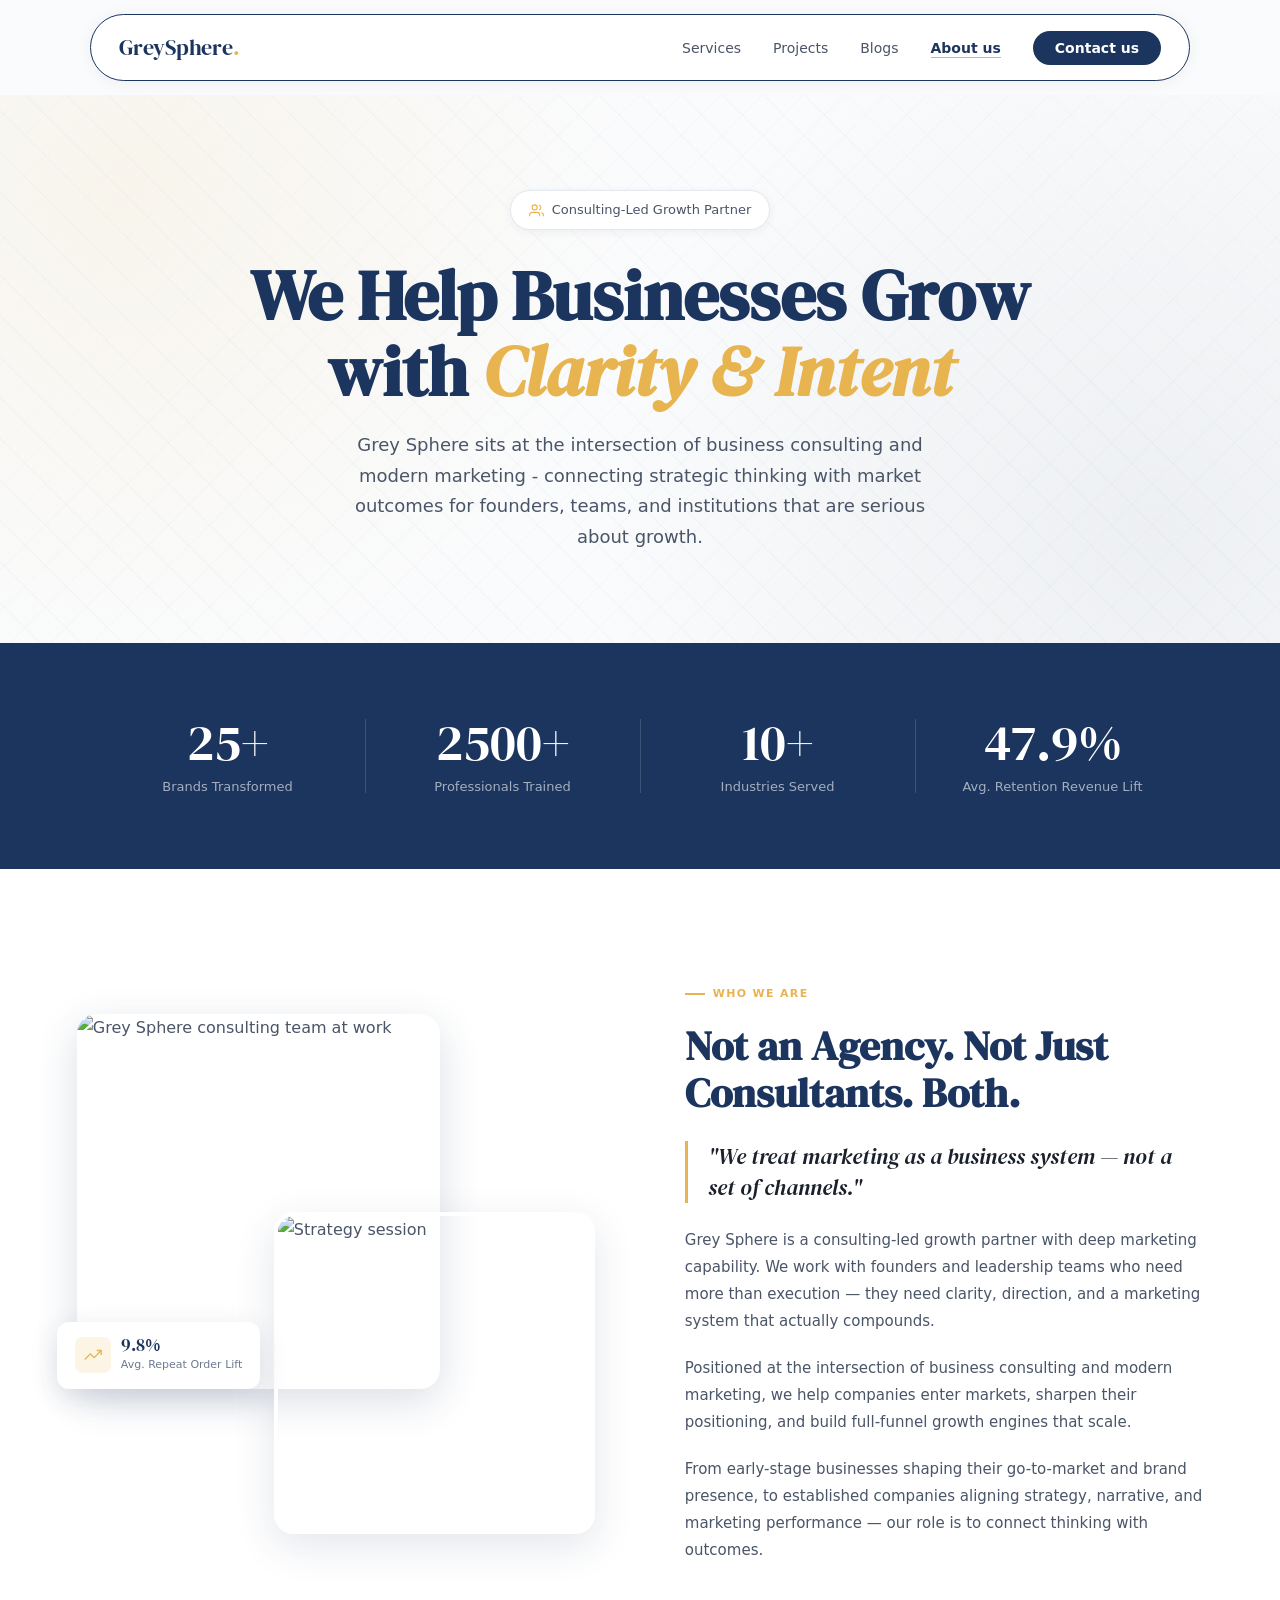
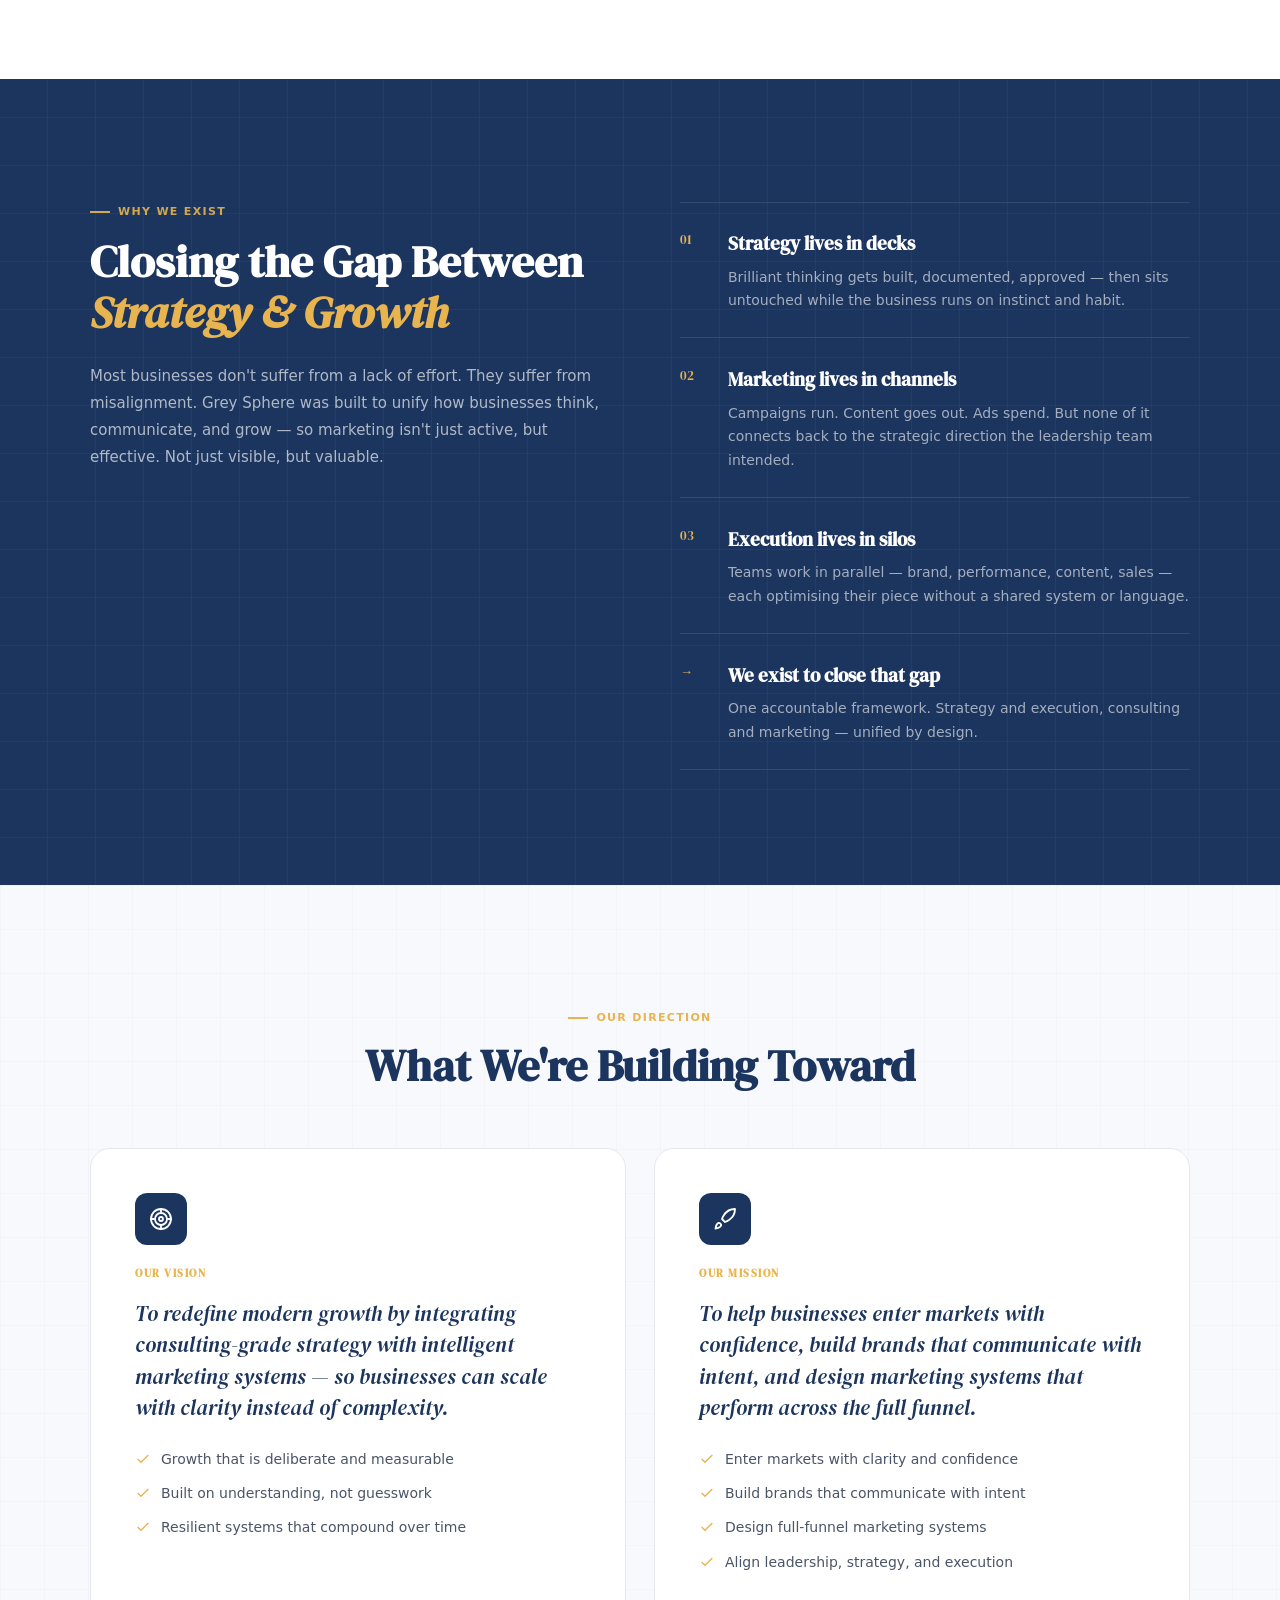
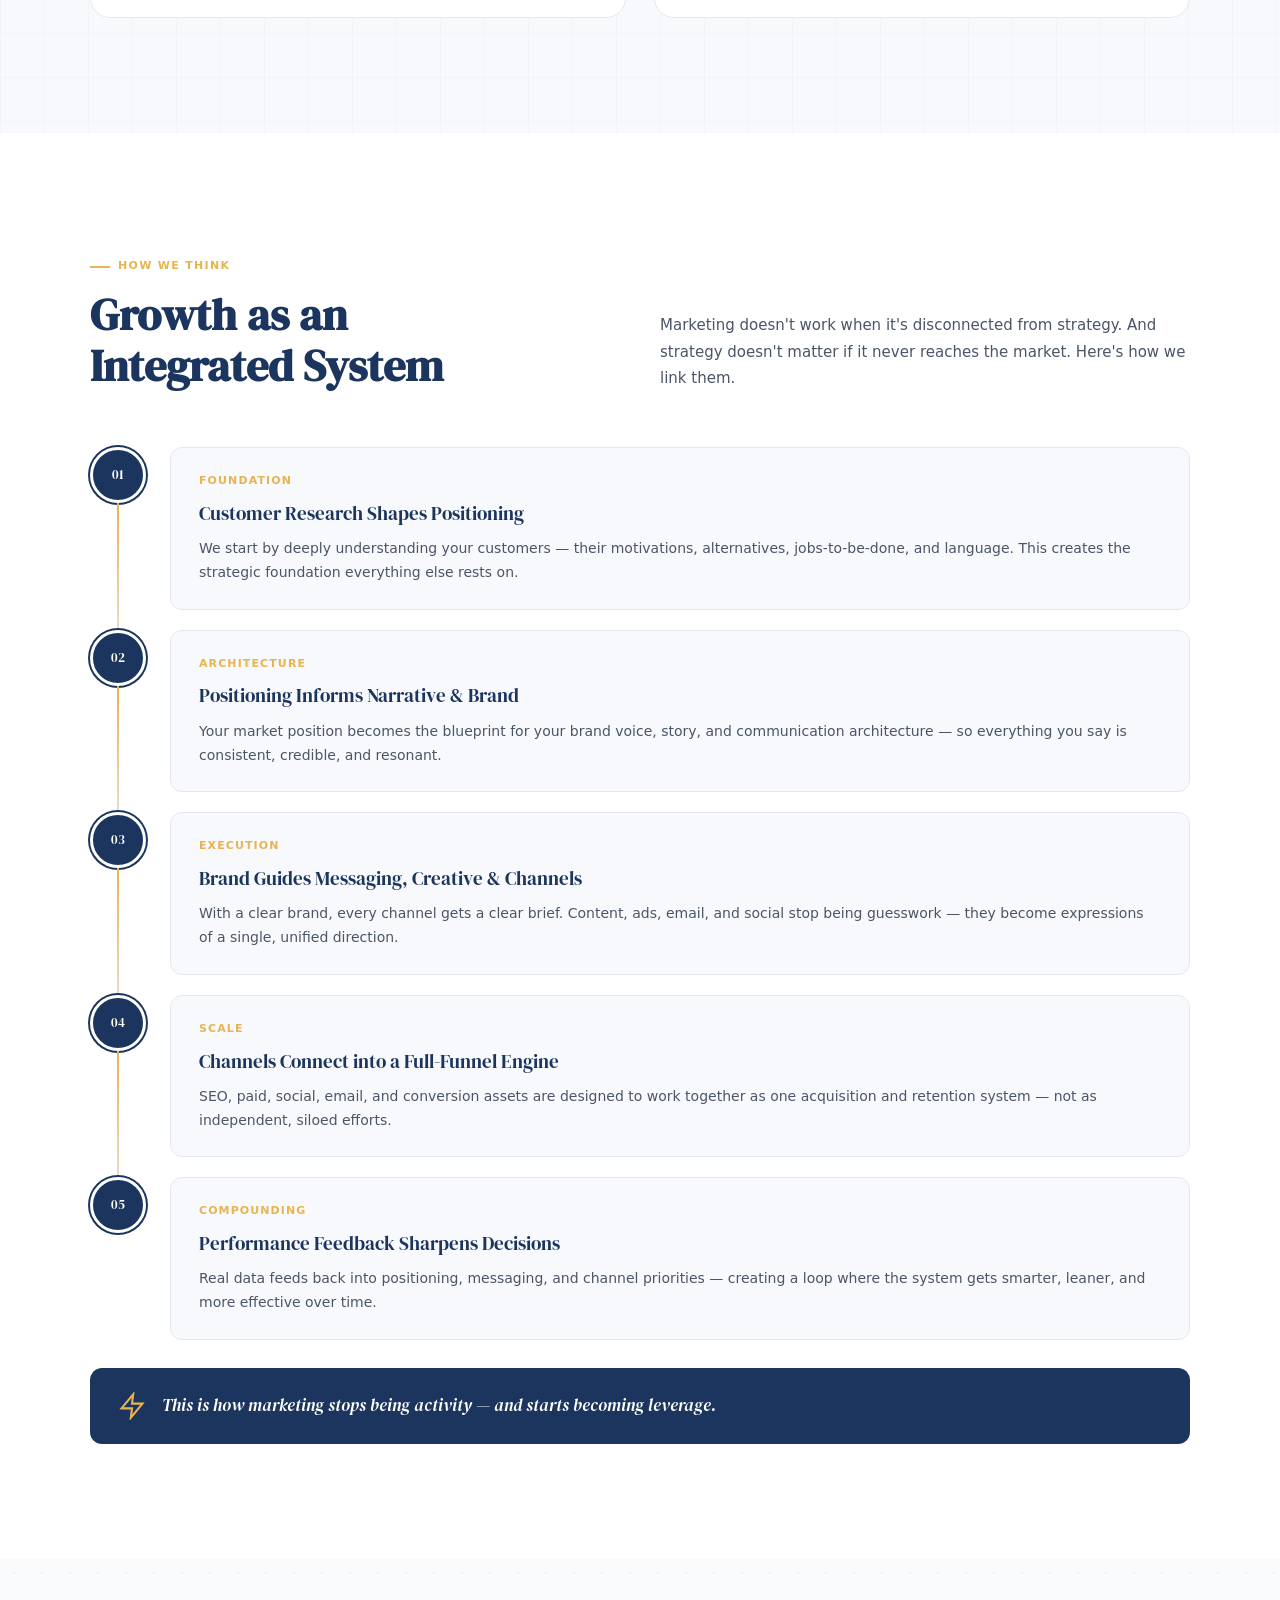
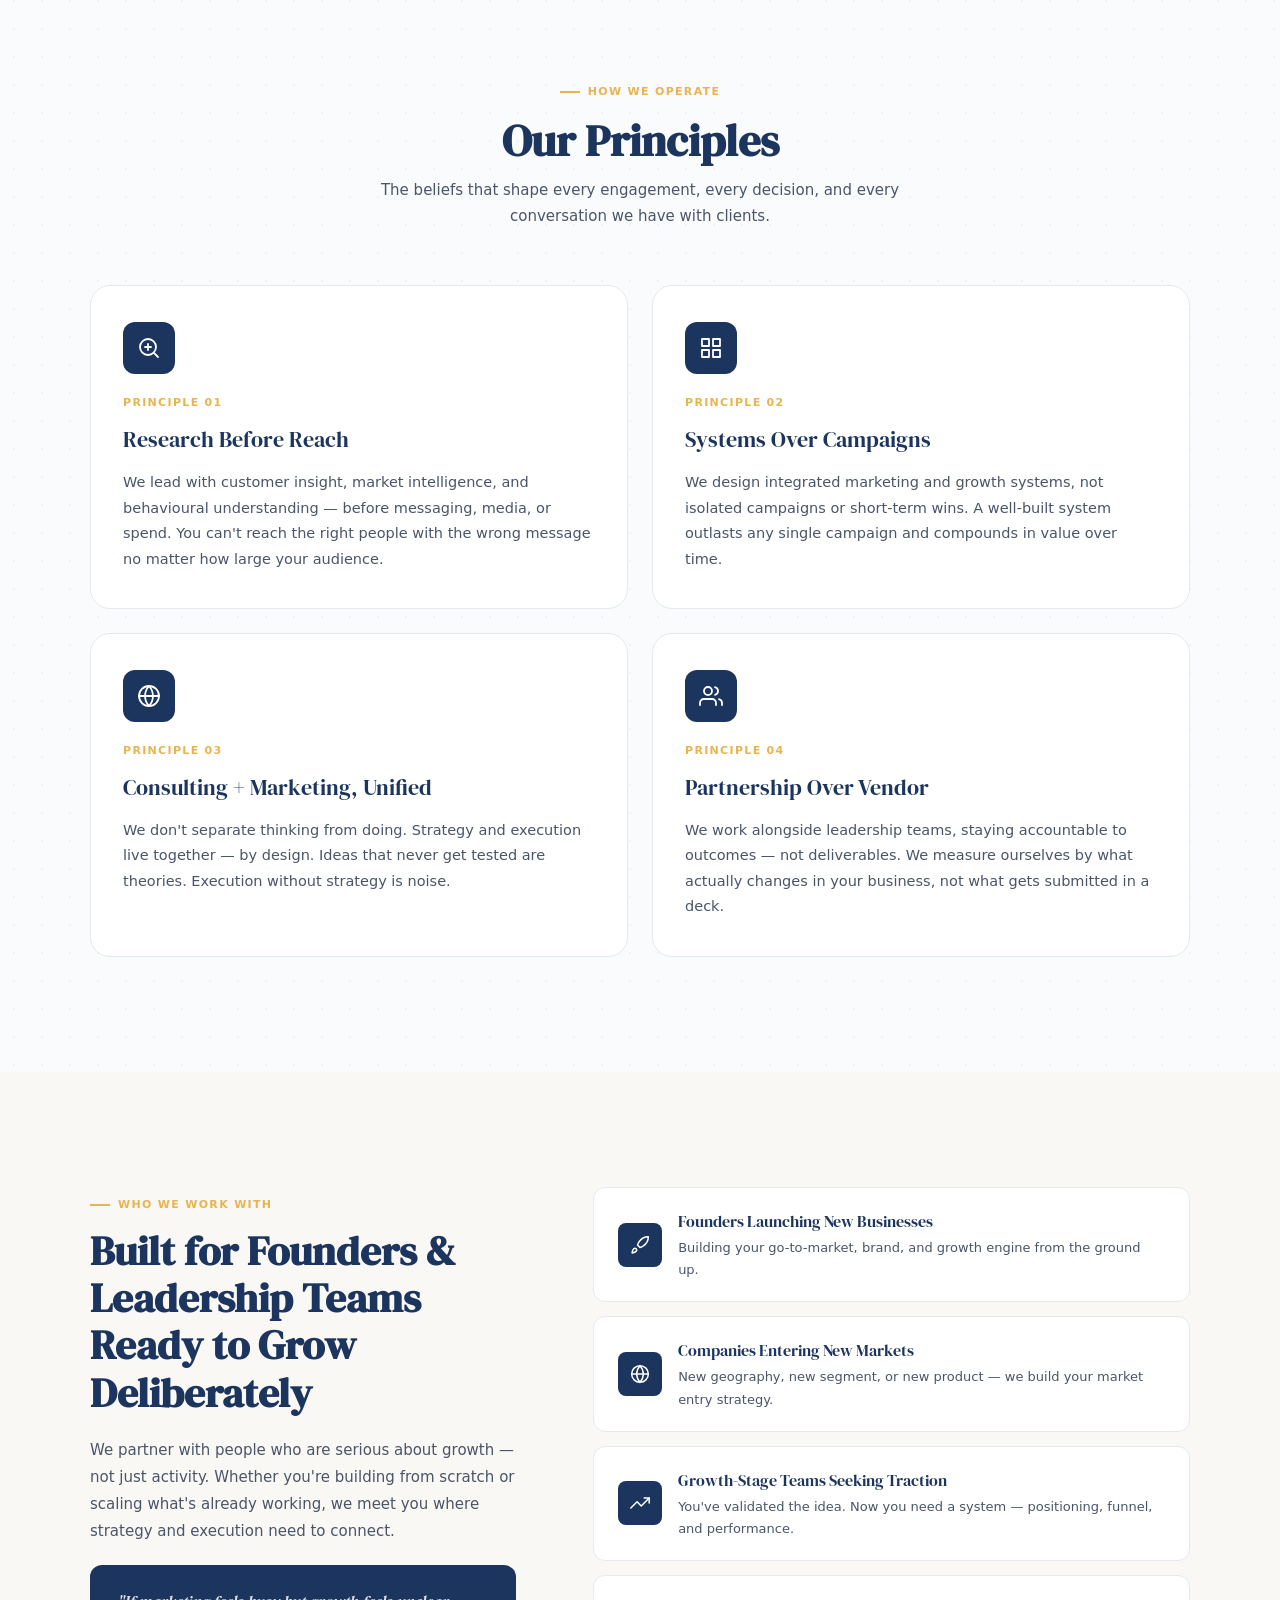
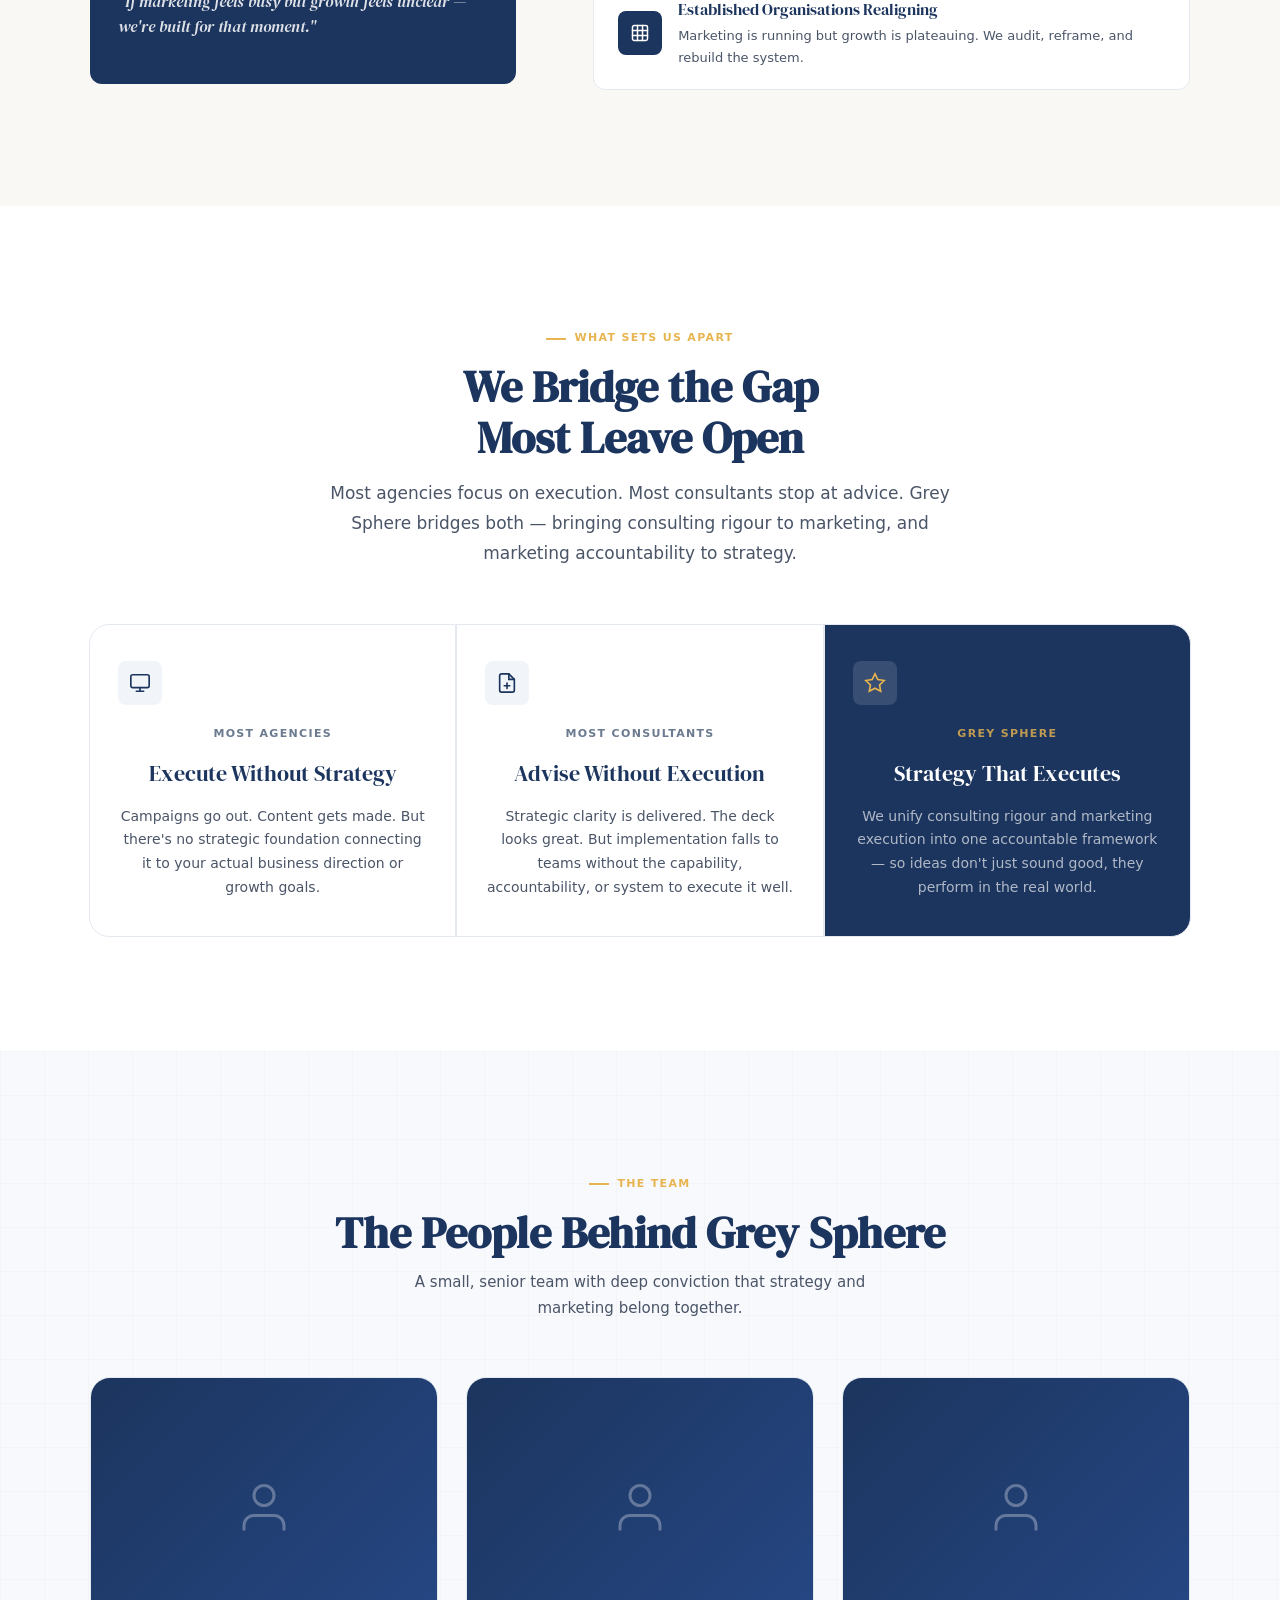
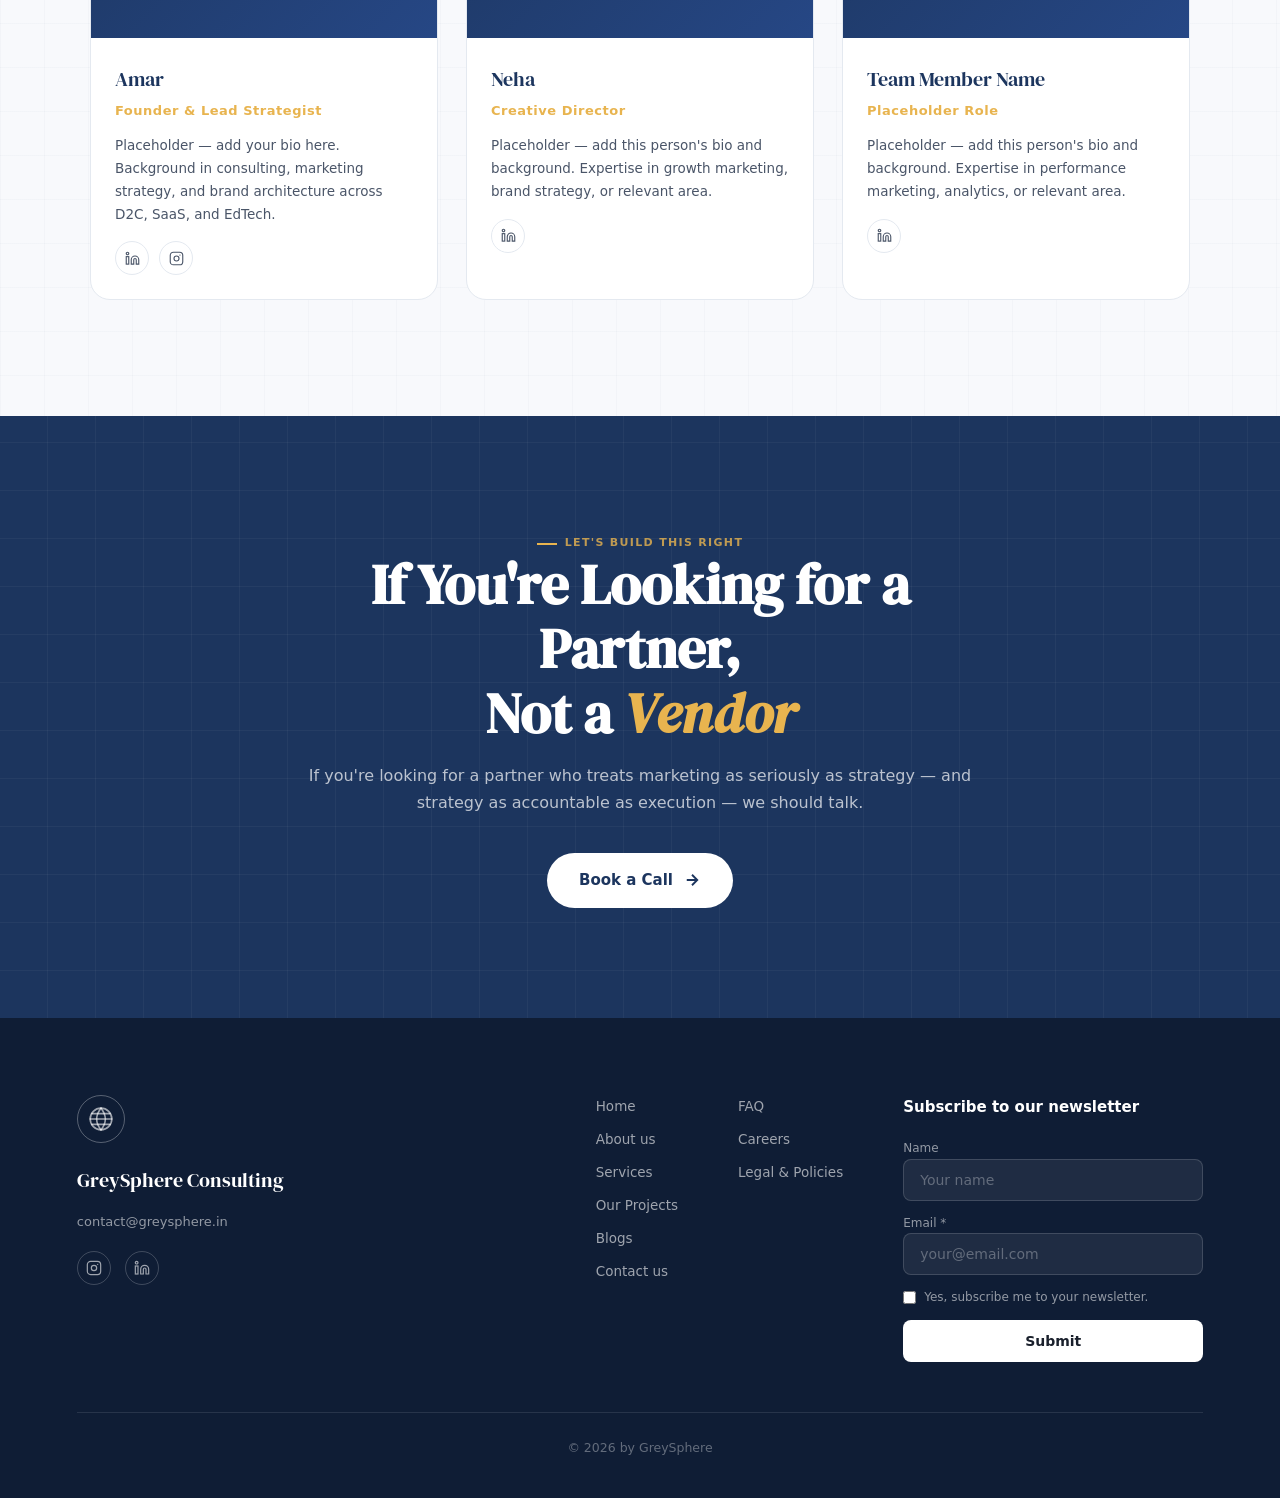
==== commit b586221e: "May 4 - 3 blogs testing" ====
--- a/about.html
+++ b/about.html
@@ -1969,7 +1969,7 @@
             </div>
             <div class="team-card-body">
               <div class="team-card-name">Neha</div>
-              <div class="team-card-role">Director</div>
+              <div class="team-card-role">Creative Director</div>
               <p class="team-card-bio">
                 Placeholder — add this person's bio and background. Expertise in
                 growth marketing, brand strategy, or relevant area.
--- a/global.css
+++ b/global.css
@@ -574,3 +574,26 @@
     grid-column: 1 / -1;
   }
 }
+
+/* =============================================================
+   BUTTON — Outline variant
+============================================================= */
+.btn-outline {
+  display: inline-block;
+  padding: 12px 32px;
+  border: 1.5px solid var(--navy);
+  border-radius: var(--radius-pill);
+  font-family: var(--font-sans);
+  font-size: 14px;
+  font-weight: 600;
+  color: var(--navy);
+  background: transparent;
+  text-decoration: none;
+  transition: var(--transition-s);
+}
+.btn-outline:hover {
+  background: var(--navy);
+  color: var(--white);
+  transform: translateY(-1px);
+  box-shadow: 0 4px 14px rgba(28, 53, 94, 0.2);
+}
